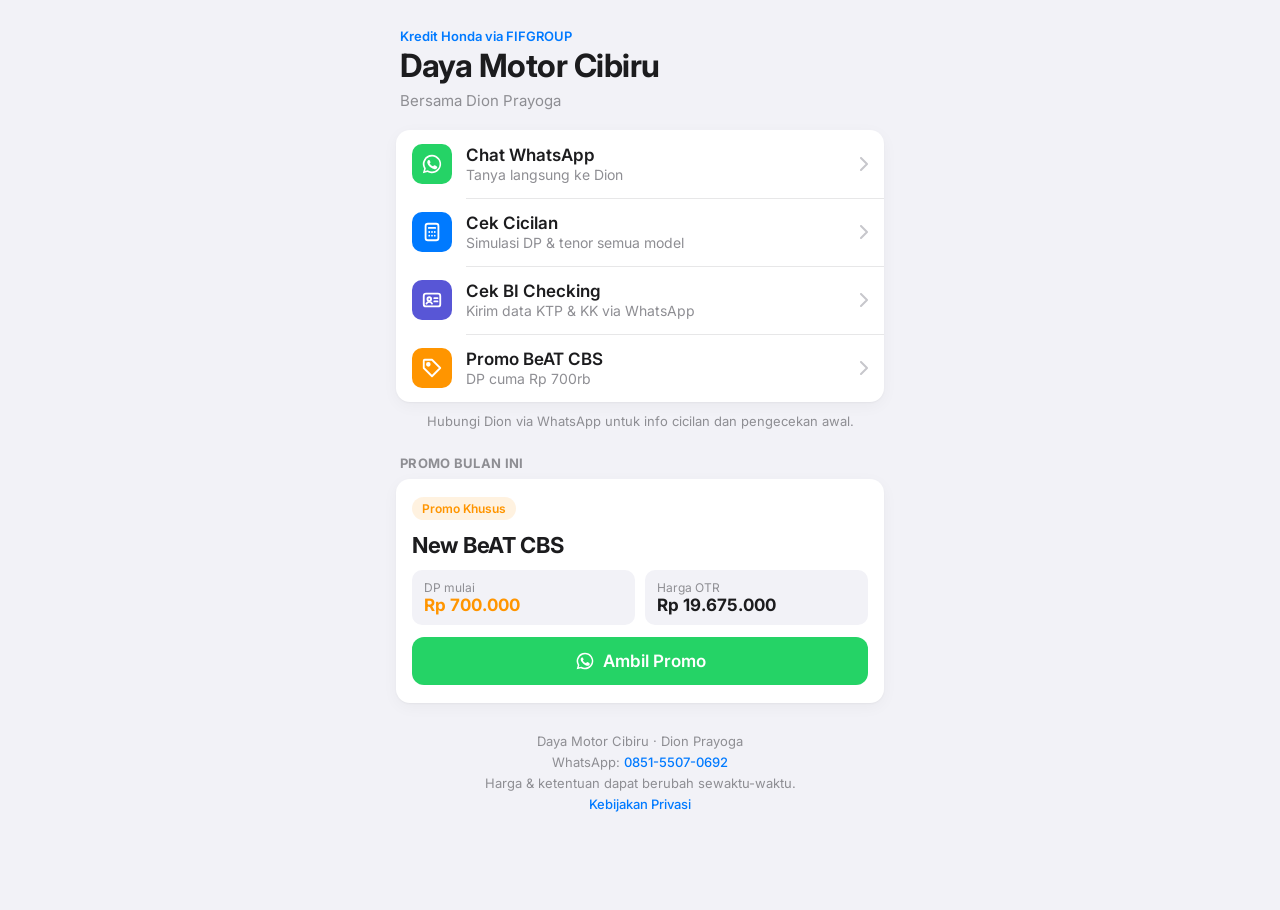
==== index.html @ 9c320006 "Add files via upload" ====
<!DOCTYPE html>
<html lang="id">
<head>
<meta charset="UTF-8">
<meta name="viewport" content="width=device-width, initial-scale=1.0, viewport-fit=cover">
<meta name="theme-color" content="#f2f2f7">
<meta name="description" content="Simulasi cicilan motor Honda di Daya Motor Cibiru bersama Dion Prayoga. Kredit via FIFGROUP.">
<title>Daya Motor Cibiru - Simulasi Cicilan Motor Honda</title>
<link rel="preconnect" href="https://fonts.googleapis.com">
<link rel="preconnect" href="https://fonts.gstatic.com" crossorigin>
<link href="https://fonts.googleapis.com/css2?family=Inter:wght@400;500;600;700&display=swap" rel="stylesheet">
<style>
  :root {
    --bg: #f2f2f7;
    --card: #ffffff;
    --fill: #f2f2f7;
    --line: rgba(60,60,67,0.12);
    --text: #1c1c1e;
    --muted: #8e8e93;
    --blue: #007aff;
    --blue-soft: rgba(0,122,255,0.1);
    --green: #34c759;
    --wa: #25d366;
    --orange: #ff9500;
    --radius: 14px;
    --shadow: 0 1px 2px rgba(0,0,0,0.04), 0 4px 16px rgba(0,0,0,0.04);
  }
  * { box-sizing: border-box; -webkit-tap-highlight-color: transparent; }
  html { background: var(--bg); }
  body {
    margin: 0 auto; max-width: 520px; min-height: 100vh;
    font-family: -apple-system, BlinkMacSystemFont, 'SF Pro Text', 'Inter', 'Segoe UI', Roboto, Arial, sans-serif;
    background: var(--bg); color: var(--text);
    -webkit-font-smoothing: antialiased;
    padding: env(safe-area-inset-top) 0 calc(96px + env(safe-area-inset-bottom));
  }
  .wrap { padding: 0 16px; }
  [hidden] { display: none !important; }
  button { font: inherit; }

  /* Header */
  .top { padding: 28px 4px 20px; }
  .top .eyebrow { font-size: 13px; font-weight: 600; color: var(--blue); margin: 0 0 4px; }
  .top h1 { font-size: 32px; font-weight: 700; letter-spacing: -0.5px; margin: 0; line-height: 1.15; }
  .top p { margin: 6px 0 0; color: var(--muted); font-size: 15px; }

  .section-label { font-size: 13px; color: var(--muted); text-transform: uppercase; letter-spacing: 0.3px; margin: 24px 4px 8px; }

  /* Menu dashboard */
  .menu { background: var(--card); border-radius: var(--radius); box-shadow: var(--shadow); overflow: hidden; }
  .menu-item {
    display: flex; align-items: center; gap: 14px; width: 100%;
    padding: 14px 16px; border: none; background: transparent; color: var(--text);
    text-decoration: none; text-align: left; cursor: pointer; position: relative;
  }
  .menu-item + .menu-item::before {
    content: ""; position: absolute; top: 0; right: 0; left: 70px; border-top: 0.5px solid var(--line);
  }
  .menu-item:active { background: #e5e5ea; }
  .icon {
    width: 40px; height: 40px; border-radius: 10px; flex-shrink: 0;
    display: grid; place-items: center; color: #fff;
  }
  .icon svg { width: 22px; height: 22px; }
  .icon.wa { background: var(--wa); }
  .icon.blue { background: var(--blue); }
  .icon.orange { background: var(--orange); }
  .menu-item .txt { flex: 1; min-width: 0; }
  .menu-item .txt strong { display: block; font-size: 17px; font-weight: 600; }
  .menu-item .txt small { display: block; font-size: 14px; color: var(--muted); margin-top: 1px; }
  .chev { width: 8px; height: 14px; flex-shrink: 0; color: #c7c7cc; }

  /* Kartu promo */
  .promo-card {
    background: var(--card); border-radius: var(--radius); box-shadow: var(--shadow);
    padding: 18px 16px; display: flex; flex-direction: column; gap: 12px;
  }
  .badge { align-self: flex-start; font-size: 12px; font-weight: 600; color: var(--orange); background: rgba(255,149,0,0.12); padding: 4px 10px; border-radius: 999px; }
  .promo-card h2 { margin: 0; font-size: 22px; font-weight: 700; letter-spacing: -0.3px; }
  .promo-row { display: flex; gap: 10px; }
  .promo-row div { flex: 1; background: var(--fill); border-radius: 10px; padding: 10px 12px; }
  .promo-row small { display: block; font-size: 12px; color: var(--muted); }
  .promo-row strong { font-size: 17px; font-weight: 700; }
  .promo-row .hl strong { color: var(--orange); }

  .btn {
    display: flex; align-items: center; justify-content: center; gap: 8px; width: 100%;
    border: none; border-radius: 12px; padding: 14px 16px; font-size: 17px; font-weight: 600;
    text-decoration: none; cursor: pointer; transition: opacity 0.15s, transform 0.15s;
  }
  .btn:active { opacity: 0.7; transform: scale(0.98); }
  .btn svg { width: 20px; height: 20px; fill: currentColor; }
  .btn-wa { background: var(--wa); color: #fff; }
  .btn-blue { background: var(--blue); color: #fff; }

  /* Navigasi kalkulator */
  .nav { display: flex; align-items: center; padding: 14px 0 6px; }
  .back {
    display: flex; align-items: center; gap: 4px; border: none; background: none;
    color: var(--blue); font-size: 17px; padding: 6px 4px 6px 0; cursor: pointer;
  }
  .back svg { width: 12px; height: 20px; }
  .page-title { font-size: 28px; font-weight: 700; letter-spacing: -0.4px; margin: 4px 4px 4px; }
  .page-sub { color: var(--muted); font-size: 15px; margin: 0 4px 8px; }

  /* Langkah */
  .step { background: var(--card); border-radius: var(--radius); box-shadow: var(--shadow); padding: 16px; margin-top: 8px; transition: opacity 0.2s; }
  .step.disabled { opacity: 0.45; pointer-events: none; }

  .seg { display: grid; grid-template-columns: repeat(3, 1fr); background: #e8e8ed; padding: 2px; border-radius: 9px; margin-bottom: 12px; }
  .seg button { border: none; background: transparent; color: var(--text); font-size: 14px; font-weight: 500; padding: 7px 0; border-radius: 7px; cursor: pointer; }
  .seg button.active { background: #fff; font-weight: 600; box-shadow: 0 2px 6px rgba(0,0,0,0.1), 0 0 1px rgba(0,0,0,0.1); }

  select {
    width: 100%; padding: 13px 40px 13px 14px; font: inherit; font-size: 16px; font-weight: 500;
    color: var(--text); background: var(--fill); border: none; border-radius: 10px;
    appearance: none; -webkit-appearance: none;
    background-image: url("data:image/svg+xml,%3Csvg xmlns='http://www.w3.org/2000/svg' width='12' height='8' viewBox='0 0 12 8'%3E%3Cpath d='M1 1l5 5 5-5' stroke='%23007aff' stroke-width='2' fill='none' stroke-linecap='round'/%3E%3C/svg%3E");
    background-repeat: no-repeat; background-position: right 16px center;
  }
  select:focus { outline: 2px solid var(--blue-soft); }

  .otr { display: none; justify-content: space-between; align-items: baseline; margin-top: 12px; padding-top: 12px; border-top: 0.5px solid var(--line); }
  .otr span { color: var(--muted); font-size: 15px; }
  .otr strong { font-size: 17px; font-weight: 600; }

  /* DP */
  .dp-box { display: flex; align-items: center; gap: 10px; }
  .dp-btn {
    width: 44px; height: 44px; flex-shrink: 0; border-radius: 50%; border: none;
    background: var(--blue-soft); color: var(--blue); font-size: 24px; font-weight: 500; cursor: pointer; line-height: 1;
  }
  .dp-btn:disabled { color: #c7c7cc; background: var(--fill); }
  .dp-value { flex: 1; text-align: center; }
  .dp-value strong { display: block; font-size: 26px; font-weight: 700; letter-spacing: -0.3px; }
  .dp-value small { color: var(--muted); font-size: 13px; }
  input[type=range] { width: 100%; margin: 14px 0 2px; accent-color: var(--blue); height: 28px; }
  .range-label { display: flex; justify-content: space-between; color: var(--muted); font-size: 12px; }

  /* Tenor */
  .tenor-grid { display: grid; grid-template-columns: repeat(2, 1fr); gap: 8px; }
  .tenor {
    text-align: left; color: var(--text); cursor: pointer;
    background: var(--fill); border: 2px solid transparent; border-radius: 12px; padding: 11px 12px;
  }
  .tenor small { display: block; color: var(--muted); font-size: 13px; font-weight: 500; }
  .tenor strong { display: block; font-size: 17px; font-weight: 600; margin-top: 2px; }
  .tenor span { color: var(--muted); font-size: 12px; }
  .tenor.active { border-color: var(--blue); background: var(--blue-soft); }
  .tenor.active small { color: var(--blue); }
  .placeholder { color: var(--muted); font-size: 15px; margin: 0; }

  .catatan { font-size: 12px; color: var(--muted); text-align: center; margin: 20px 0 0; line-height: 1.6; }

  /* Hasil simulasi (di dalam alur halaman, bukan melayang, agar tidak tertutup watermark/badge) */
  .hasil { background: var(--card); border-radius: var(--radius); box-shadow: var(--shadow); padding: 16px; margin-top: 8px; scroll-margin-top: 16px; }
  .hasil .cicilan { text-align: center; padding: 6px 0 14px; }
  .hasil .cicilan small { display: block; color: var(--muted); font-size: 13px; }
  .hasil .cicilan strong { display: block; font-size: 32px; font-weight: 700; letter-spacing: -0.5px; color: var(--blue); margin-top: 2px; }
  .hasil .cicilan em { font-style: normal; font-size: 15px; color: var(--muted); font-weight: 500; }
  .hasil .info { display: inline-block; margin: 8px 0 0; font-size: 12px; font-weight: 600; color: var(--orange); background: rgba(255,149,0,0.12); padding: 4px 10px; border-radius: 999px; }
  .rincian { list-style: none; margin: 0 0 16px; padding: 0; border-top: 0.5px solid var(--line); }
  .rincian li { display: flex; justify-content: space-between; gap: 12px; padding: 10px 0; border-bottom: 0.5px solid var(--line); font-size: 15px; }
  .rincian li span { color: var(--muted); flex-shrink: 0; }
  .rincian li strong { font-weight: 600; text-align: right; overflow-wrap: anywhere; }
  .aksi { display: flex; flex-direction: column; gap: 10px; }
  .btn-plain { background: var(--fill); color: var(--blue); }

  /* Form BI checking */
  .icon.indigo { background: #5856d6; }
  .field { display: block; }
  .field + .field { margin-top: 14px; }
  .field > span { display: block; font-size: 14px; font-weight: 600; margin: 0 0 6px 2px; }
  .field > span em { font-style: normal; font-weight: 400; color: var(--muted); }
  .field input[type=text], .field input[type=tel], .field textarea {
    width: 100%; padding: 13px 14px; font: inherit; font-size: 16px; color: var(--text);
    background: var(--fill); border: 2px solid transparent; border-radius: 10px; outline: none;
  }
  .field textarea { resize: vertical; min-height: 72px; }
  .field input:focus, .field textarea:focus { border-color: var(--blue); background: #fff; }
  .field.error input, .field.error textarea { border-color: #ff3b30; }
  .field .hint { display: block; font-size: 12px; color: var(--muted); margin: 5px 0 0 2px; }
  .field.error .hint { color: #ff3b30; }
  .file-row { display: grid; grid-template-columns: 1fr 1fr; gap: 8px; }
  .file {
    position: relative; display: flex; flex-direction: column; align-items: center; justify-content: center; gap: 4px;
    min-height: 96px; padding: 10px; text-align: center; cursor: pointer; overflow: hidden;
    background: var(--fill); border: 2px dashed #d1d1d6; border-radius: 12px; color: var(--blue); font-size: 14px; font-weight: 600;
  }
  .file small { color: var(--muted); font-size: 12px; font-weight: 500; overflow-wrap: anywhere; }
  .file.ada { border-style: solid; border-color: var(--green); }
  .file img { width: 100%; height: 64px; object-fit: cover; border-radius: 8px; }
  .file input { position: absolute; width: 1px; height: 1px; opacity: 0; }
  .privasi { font-size: 13px; color: var(--muted); line-height: 1.5; margin: 0 0 14px; }
  .privasi a { color: var(--blue); font-weight: 500; }
  .langkah-wa { margin: 12px 0 0; padding: 12px; border-radius: 10px; background: rgba(52,199,89,0.1); font-size: 14px; line-height: 1.5; }

  /* Kontak WhatsApp di setiap halaman */
  .nav { justify-content: space-between; gap: 8px; }
  .wa-pill {
    display: inline-flex; align-items: center; gap: 6px; padding: 7px 12px; border-radius: 999px;
    background: var(--wa); color: #fff; font-size: 15px; font-weight: 600; text-decoration: none; white-space: nowrap;
  }
  .wa-pill svg { width: 18px; height: 18px; }
  .cta-note { font-size: 13px; color: var(--muted); text-align: center; line-height: 1.5; margin: 10px 4px 0; }
  .disclaimer { font-size: 12px; color: var(--muted); text-align: center; line-height: 1.5; margin: 0 0 14px; }
  .memuat { display: flex; align-items: center; justify-content: center; gap: 10px; color: var(--muted); font-size: 15px; margin: 0; padding: 8px 0; }
  .memuat::before {
    content: ""; width: 18px; height: 18px; border-radius: 50%;
    border: 2px solid var(--blue-soft); border-top-color: var(--blue); animation: putar 0.7s linear infinite;
  }
  @keyframes putar { to { transform: rotate(360deg); } }
  @media (prefers-reduced-motion: reduce) { .memuat::before { animation: none; } }

  /* Persetujuan BI checking */
  .setuju { display: flex; gap: 10px; align-items: flex-start; font-size: 14px; line-height: 1.5; margin: 0 0 6px; cursor: pointer; }
  .setuju input { width: 20px; height: 20px; margin: 1px 0 0; flex-shrink: 0; accent-color: var(--blue); }
  .setuju-hint { font-size: 12px; color: var(--orange); margin: 0 0 12px 30px; }
  .btn:disabled { opacity: 0.45; cursor: not-allowed; transform: none; }

  /* Footer */
  .footer { text-align: center; color: var(--muted); font-size: 13px; line-height: 1.6; margin: 28px 0 0; padding: 0 16px; }
  .footer a { color: var(--blue); text-decoration: none; font-weight: 500; }

  /* Aksesibilitas */
  .skip {
    position: absolute; left: 12px; top: -60px; z-index: 10; padding: 10px 14px; border-radius: 10px;
    background: var(--blue); color: #fff; font-weight: 600; text-decoration: none;
  }
  .skip:focus { top: calc(12px + env(safe-area-inset-top)); }
  a:focus-visible, button:focus-visible, select:focus-visible, input[type=range]:focus-visible, .setuju input:focus-visible {
    outline: 2px solid var(--blue); outline-offset: 2px;
  }
  .file:focus-within { outline: 2px solid var(--blue); outline-offset: 2px; }
  [tabindex="-1"]:focus { outline: none; }
  .noscript { margin: 12px 16px 0; padding: 12px; border-radius: 10px; background: rgba(255,149,0,0.12); font-size: 14px; line-height: 1.5; }
  .noscript a { color: var(--blue); font-weight: 600; }
</style>
</head>
<body>
<a class="skip" href="#konten" id="skipLink">Lewati ke konten utama</a>
<noscript><p class="noscript">Simulasi memerlukan JavaScript. Hubungi kami via WhatsApp untuk bantuan: <a href="https://wa.me/6285155070692" target="_blank" rel="noopener">0851-5507-0692</a></p></noscript>

<svg width="0" height="0" style="position:absolute" aria-hidden="true">
  <symbol id="i-wa" viewBox="0 0 24 24"><path fill="currentColor" d="M12 2a10 10 0 0 0-8.6 15.1L2 22l5-1.3A10 10 0 1 0 12 2zm0 18.2a8.2 8.2 0 0 1-4.2-1.2l-.3-.2-3 .8.8-2.9-.2-.3A8.2 8.2 0 1 1 12 20.2zm4.5-6.1c-.2-.1-1.5-.7-1.7-.8-.2-.1-.4-.1-.6.1l-.8 1c-.1.2-.3.2-.5.1a6.7 6.7 0 0 1-3.3-2.9c-.2-.4.2-.4.7-1.3.1-.2 0-.3 0-.4l-.8-1.8c-.2-.5-.4-.4-.6-.4h-.5a1 1 0 0 0-.7.3 3 3 0 0 0-.9 2.2 5.2 5.2 0 0 0 1.1 2.8 11.9 11.9 0 0 0 4.6 4c1.7.7 2.3.8 3.2.7a2.7 2.7 0 0 0 1.8-1.3 2.2 2.2 0 0 0 .2-1.3c-.1-.1-.3-.2-.5-.3z"/></symbol>
  <symbol id="i-calc" viewBox="0 0 24 24"><g fill="none" stroke="currentColor" stroke-width="2" stroke-linecap="round"><rect x="5" y="3" width="14" height="18" rx="2.5"/><path d="M8.5 7.5h7M9 12h.01M12 12h.01M15 12h.01M9 16h.01M12 16h.01M15 16h.01"/></g></symbol>
  <symbol id="i-tag" viewBox="0 0 24 24"><g fill="none" stroke="currentColor" stroke-width="2" stroke-linejoin="round"><path d="M3 12V4a1 1 0 0 1 1-1h8l9 9-9 9z"/><circle cx="8" cy="8" r="1.5" fill="currentColor"/></g></symbol>
  <symbol id="i-id" viewBox="0 0 24 24"><g fill="none" stroke="currentColor" stroke-width="2" stroke-linecap="round" stroke-linejoin="round"><rect x="3" y="5" width="18" height="14" rx="2.5"/><circle cx="9" cy="11" r="2"/><path d="M6 16c.6-1.4 1.7-2 3-2s2.4.6 3 2M14.5 10h3.5M14.5 13.5h3.5"/></g></symbol>
  <symbol id="i-chev" viewBox="0 0 8 14"><path d="M1 1l6 6-6 6" fill="none" stroke="currentColor" stroke-width="2" stroke-linecap="round" stroke-linejoin="round"/></symbol>
  <symbol id="i-back" viewBox="0 0 12 20"><path d="M10 2L2 10l8 8" fill="none" stroke="currentColor" stroke-width="2.5" stroke-linecap="round" stroke-linejoin="round"/></symbol>
</svg>

<div id="konten" tabindex="-1">
<!-- Dashboard -->
<main id="home" class="wrap">
  <header class="top">
    <p class="eyebrow">Kredit Honda via FIFGROUP</p>
    <h1>Daya Motor Cibiru</h1>
    <p>Bersama Dion Prayoga</p>
  </header>

  <nav class="menu" aria-label="Menu utama">
    <a id="menuWa" class="menu-item" target="_blank" rel="noopener">
      <span class="icon wa"><svg aria-hidden="true"><use href="#i-wa"/></svg></span>
      <span class="txt"><strong>Chat WhatsApp</strong><small>Tanya langsung ke Dion</small></span>
      <svg class="chev" aria-hidden="true"><use href="#i-chev"/></svg>
    </a>
    <button type="button" id="menuCek" class="menu-item">
      <span class="icon blue"><svg aria-hidden="true"><use href="#i-calc"/></svg></span>
      <span class="txt"><strong>Cek Cicilan</strong><small>Simulasi DP &amp; tenor semua model</small></span>
      <svg class="chev" aria-hidden="true"><use href="#i-chev"/></svg>
    </button>
    <button type="button" id="menuBi" class="menu-item">
      <span class="icon indigo"><svg aria-hidden="true"><use href="#i-id"/></svg></span>
      <span class="txt"><strong>Cek BI Checking</strong><small>Kirim data KTP &amp; KK via WhatsApp</small></span>
      <svg class="chev" aria-hidden="true"><use href="#i-chev"/></svg>
    </button>
    <a id="menuPromo" class="menu-item" target="_blank" rel="noopener">
      <span class="icon orange"><svg aria-hidden="true"><use href="#i-tag"/></svg></span>
      <span class="txt"><strong>Promo BeAT CBS</strong><small>DP cuma Rp 700rb</small></span>
      <svg class="chev" aria-hidden="true"><use href="#i-chev"/></svg>
    </a>
  </nav>
  <p class="cta-note">Hubungi Dion via WhatsApp untuk info cicilan dan pengecekan awal.</p>

  <h2 class="section-label">Promo Bulan Ini</h2>
  <div class="promo-card">
    <span class="badge">Promo Khusus</span>
    <h2>New BeAT CBS</h2>
    <div class="promo-row">
      <div class="hl"><small>DP mulai</small><strong>Rp 700.000</strong></div>
      <div><small>Harga OTR</small><strong id="promoOtr">—</strong></div>
    </div>
    <a id="promoLink" class="btn btn-wa" target="_blank" rel="noopener">
      <svg aria-hidden="true"><use href="#i-wa"/></svg>Ambil Promo
    </a>
  </div>
</main>

<!-- Kalkulator -->
<main id="kalkulator" class="wrap" hidden>
  <div class="nav">
    <button type="button" class="back" id="btnBack" aria-label="Kembali ke menu utama"><svg aria-hidden="true"><use href="#i-back"/></svg>Kembali</button>
    <a class="wa-pill" data-wa target="_blank" rel="noopener" aria-label="Chat WhatsApp Dion (buka di tab baru)"><svg aria-hidden="true"><use href="#i-wa"/></svg>WhatsApp</a>
  </div>
  <h1 class="page-title">Cek Cicilan</h1>
  <p class="page-sub">Pilih motor, atur DP, lalu pilih tenor.</p>

  <h2 class="section-label">1 · Pilih motor</h2>
  <section class="step">
    <div class="seg" id="tabs" role="tablist"></div>
    <select id="model" aria-label="Model motor"></select>
    <div class="otr" id="otrBox"><span>Harga OTR</span><strong id="otrValue"></strong></div>
  </section>

  <h2 class="section-label">2 · Uang muka (DP)</h2>
  <section class="step disabled" id="stepDP">
    <div class="dp-box">
      <button class="dp-btn" type="button" id="dpMinus" aria-label="Kurangi DP">−</button>
      <div class="dp-value"><strong id="dpValue">—</strong><small id="dpPersen"></small></div>
      <button class="dp-btn" type="button" id="dpPlus" aria-label="Tambah DP">+</button>
    </div>
    <input type="range" id="dpRange" min="0" max="0" value="0" aria-label="Geser DP">
    <div class="range-label"><span id="dpMin"></span><span id="dpMax"></span></div>
  </section>

  <h2 class="section-label">3 · Tenor &amp; cicilan</h2>
  <section class="step disabled" id="stepTenor">
    <div class="tenor-grid" id="tenorGrid"><p class="placeholder">Pilih motor dulu.</p></div>
  </section>

  <h2 class="section-label">4 · Hasil simulasi</h2>
  <section class="hasil" id="hasil" aria-live="polite">
    <p class="placeholder" id="hasilKosong">Pilih tenor untuk melihat hasil simulasi.</p>
    <p class="memuat" id="hasilMemuat" hidden>Menghitung simulasi…</p>
    <div id="hasilIsi" hidden>
      <div class="cicilan">
        <small>Cicilan per bulan</small>
        <strong><span id="hasilCicilan"></span> <em>/bulan</em></strong>
        <p class="info">Belum termasuk diskon &amp; potongan tenor</p>
      </div>
      <ul class="rincian">
        <li><span>Model</span><strong id="rModel"></strong></li>
        <li><span>Harga OTR</span><strong id="rOtr"></strong></li>
        <li><span>Uang muka (DP)</span><strong id="rDp"></strong></li>
        <li><span>Tenor</span><strong id="rTenor"></strong></li>
      </ul>
      <p class="disclaimer">Hasil simulasi bersifat estimasi dan bukan penawaran resmi. Angka final ditentukan oleh leasing.</p>
      <div class="aksi">
        <a id="waLink" class="btn btn-wa" target="_blank" rel="noopener"><svg aria-hidden="true"><use href="#i-wa"/></svg>Ajukan via WhatsApp</a>
        <button type="button" class="btn btn-plain" id="btnUlang">Hitung Ulang</button>
      </div>
      <p class="cta-note">Hubungi Dion via WhatsApp untuk info cicilan dan pengecekan awal.</p>
    </div>
  </section>

  <p class="catatan">
    Cicilan belum termasuk diskon &amp; potongan tenor.<br>
    Angka cicilan sesuai tabel FIFGROUP Bandung Raya, Oktober 2026.<br>
    Harga &amp; ketentuan dapat berubah sewaktu-waktu.
  </p>
</main>

<!-- Cek BI Checking -->
<main id="bichecking" class="wrap" hidden>
  <div class="nav">
    <button type="button" class="back" id="btnBackBi" aria-label="Kembali ke menu utama"><svg aria-hidden="true"><use href="#i-back"/></svg>Kembali</button>
    <a class="wa-pill" data-wa target="_blank" rel="noopener" aria-label="Chat WhatsApp Dion (buka di tab baru)"><svg aria-hidden="true"><use href="#i-wa"/></svg>WhatsApp</a>
  </div>
  <h1 class="page-title">Cek BI Checking</h1>
  <p class="page-sub">Isi data sesuai KTP &amp; KK, lalu kirim langsung ke WhatsApp Dion untuk dicek riwayat kreditnya (SLIK OJK).</p>

  <form id="formBi" novalidate>
    <h2 class="section-label">1 · Data KTP</h2>
    <section class="step">
      <label class="field" id="fNama"><span>Nama lengkap</span>
        <input type="text" id="biNama" autocomplete="name" placeholder="Sesuai KTP" maxlength="80">
        <small class="hint">Tulis sesuai yang tertera di KTP.</small>
      </label>
      <label class="field" id="fNik"><span>NIK</span>
        <input type="tel" id="biNik" inputmode="numeric" placeholder="16 digit" maxlength="16" autocomplete="off">
        <small class="hint">16 digit angka di bagian atas KTP.</small>
      </label>
      <label class="field" id="fTtl"><span>Tempat, tanggal lahir</span>
        <input type="text" id="biTtl" placeholder="Contoh: Bandung, 17-08-1995" maxlength="60">
        <small class="hint">Sesuai KTP.</small>
      </label>
      <label class="field" id="fIbu"><span>Nama ibu kandung</span>
        <input type="text" id="biIbu" placeholder="Nama lengkap ibu kandung" maxlength="80">
        <small class="hint">Dibutuhkan untuk pengecekan SLIK.</small>
      </label>
      <label class="field" id="fAlamat"><span>Alamat <em>(opsional)</em></span>
        <textarea id="biAlamat" placeholder="Alamat sesuai KTP" maxlength="200"></textarea>
      </label>
    </section>

    <h2 class="section-label">2 · Data KK</h2>
    <section class="step">
      <label class="field" id="fKk"><span>Nomor KK</span>
        <input type="tel" id="biKk" inputmode="numeric" placeholder="16 digit" maxlength="16" autocomplete="off">
        <small class="hint">16 digit angka di bagian atas Kartu Keluarga.</small>
      </label>
      <label class="field" id="fHp"><span>Nomor HP / WhatsApp</span>
        <input type="tel" id="biHp" inputmode="tel" autocomplete="tel" placeholder="08xxxxxxxxxx" maxlength="15">
        <small class="hint">Untuk menghubungi Anda soal hasil pengecekan.</small>
      </label>
    </section>

    <h2 class="section-label">3 · Foto KTP &amp; KK <span style="text-transform:none">(opsional)</span></h2>
    <section class="step">
      <div class="file-row">
        <label class="file" id="boxKtp">
          <input type="file" id="fotoKtp" accept="image/*">
          <span>+ Foto KTP</span><small>Ketuk untuk pilih</small>
        </label>
        <label class="file" id="boxKk">
          <input type="file" id="fotoKk" accept="image/*">
          <span>+ Foto KK</span><small>Ketuk untuk pilih</small>
        </label>
      </div>
      <p class="privasi" style="margin:10px 0 0">Foto tidak diunggah ke server mana pun. Setelah data terkirim, foto bisa dibagikan langsung ke chat WhatsApp Dion.</p>
    </section>

    <h2 class="section-label">4 · Kirim</h2>
    <section class="hasil">
      <p class="privasi">Data hanya dikirim ke WhatsApp Dion Prayoga (0851-5507-0692) dan tidak disimpan di situs ini. <a href="privacy.html">Kebijakan Privasi</a></p>
      <label class="setuju">
        <input type="checkbox" id="biSetuju" aria-describedby="biSetujuHint">
        <span>Saya menyetujui data KTP/KK saya dikirim via WhatsApp hanya untuk pengecekan awal dan saya memahami hasil simulasi bukan penawaran resmi.</span>
      </label>
      <p class="setuju-hint" id="biSetujuHint">Centang persetujuan di atas untuk mengaktifkan tombol kirim.</p>
      <div class="aksi">
        <button type="submit" class="btn btn-wa" id="btnKirimBi" disabled><svg aria-hidden="true"><use href="#i-wa"/></svg>Kirim Data ke WhatsApp</button>
        <button type="button" class="btn btn-plain" id="btnShareFoto" hidden>Kirim Foto KTP &amp; KK</button>
        <button type="button" class="btn btn-plain" id="btnResetBi">Kosongkan Form</button>
      </div>
      <p class="langkah-wa" id="biInfo" hidden></p>
      <p class="cta-note">Hubungi Dion via WhatsApp untuk info cicilan dan pengecekan awal.</p>
    </section>
  </form>

  <p class="catatan">
    BI Checking (SLIK OJK) dilakukan oleh pihak leasing.<br>
    Hasil pengecekan diinformasikan langsung lewat WhatsApp.
  </p>
</main>
</div>

<footer class="footer">
  Daya Motor Cibiru · Dion Prayoga<br>
  WhatsApp: <a id="kontakWa" target="_blank" rel="noopener">0851-5507-0692</a><br>
  Harga &amp; ketentuan dapat berubah sewaktu-waktu.<br>
  <a href="privacy.html">Kebijakan Privasi</a>
</footer>

<script src="data.js"></script>
<script>
const NOMOR_WA = "6285155070692";
const data = window.DATA_MOTOR || {};
const KATEGORI = ['Matic', 'Sport', 'Bebek'];

const state = { kategori: 'Matic', model: '', dpList: [], dpIndex: 0, tenor: '' };
const $ = function(id) { return document.getElementById(id); };

function formatRupiah(n) {
  return 'Rp ' + Number(n).toLocaleString('id-ID');
}

function formatSingkat(n) {
  n = Number(n);
  if (n >= 1000000) return 'Rp ' + (n / 1000000).toLocaleString('id-ID', { maximumFractionDigits: 1 }) + ' jt';
  return 'Rp ' + Math.round(n / 1000) + ' rb';
}

function kategori(nama) {
  const n = nama.toUpperCase();
  if (/REVO|SUPRA|SUPERCUB|CT 125|DAX|MONKEY/.test(n)) return 'Bebek';
  if (/VERZA|SONIC|CB ?150|CBR|CRF/.test(n)) return 'Sport';
  return 'Matic';
}

function modelPerKategori(kat) {
  return Object.keys(data)
    .filter(function(k) { return kategori(k) === kat; })
    .sort(function(a, b) { return data[a].harga - data[b].harga; });
}

function initPromo() {
  const nama = "New BeAT CBS";
  const m = data[nama];
  if (m) $('promoOtr').textContent = formatRupiah(m.harga);
  const pesan = "Halo Dion Prayoga, saya mau ambil promo khusus di Daya Motor Cibiru:\n" +
    "Model: " + nama + "\n" +
    "DP Promo: Rp 700.000\n" +
    "Mohon info cicilan dan syaratnya.";
  const link = waUrl(pesan);
  $('promoLink').href = link;
  $('menuPromo').href = link;
}

function waUrl(pesan) {
  return "https://wa.me/" + NOMOR_WA + (pesan ? "?text=" + encodeURIComponent(pesan) : "");
}

function initKontak() {
  const pesan = "Halo Dion Prayoga, saya mau tanya-tanya motor Honda di Daya Motor Cibiru.";
  $('menuWa').href = waUrl(pesan);
  $('kontakWa').href = waUrl(pesan);
  document.querySelectorAll('[data-wa]').forEach(function(a) { a.href = waUrl(pesan); });
}

// Navigasi memakai history.pushState agar tombol/gestur "kembali" bawaan browser berfungsi
const HALAMAN = ['home', 'kalkulator', 'bichecking'];

function halamanDariHash() {
  const h = location.hash.slice(1);
  return HALAMAN.indexOf(h) > 0 ? h : 'home';
}

function tampilkanHalaman(nama) {
  HALAMAN.forEach(function(id) { $(id).hidden = id !== nama; });
  window.scrollTo(0, 0);
}

function bukaHalaman(nama) {
  const url = nama === 'home' ? location.pathname + location.search : '#' + nama;
  if (halamanDariHash() !== nama) history.pushState({ halaman: nama }, '', url);
  tampilkanHalaman(nama);
}

function kembali() {
  // Jika halaman ini dibuka dari menu, mundur di riwayat; jika dibuka langsung via URL, menuju menu
  if (history.state && history.state.halaman) history.back();
  else bukaHalaman('home');
}

// Cek BI Checking: data hanya dirangkai jadi pesan WhatsApp, tidak dikirim/disimpan ke server
const foto = { ktp: null, kk: null };

function bisaShareFoto(files) {
  return !!(navigator.canShare && files.length && navigator.canShare({ files: files }));
}

function fileFoto() {
  return [foto.ktp, foto.kk].filter(Boolean);
}

function setError(fieldId, pesan) {
  const f = $(fieldId);
  const hint = f.querySelector('.hint');
  if (!hint.dataset.asli) hint.dataset.asli = hint.textContent;
  f.classList.toggle('error', !!pesan);
  hint.textContent = pesan || hint.dataset.asli;
  return !pesan;
}

function validasiBi() {
  const v = function(id) { return $(id).value.trim(); };
  const cek = [
    setError('fNama', v('biNama').length < 3 ? 'Nama lengkap wajib diisi.' : ''),
    setError('fNik', /^\d{16}$/.test(v('biNik')) ? '' : 'NIK harus 16 digit angka.'),
    setError('fTtl', v('biTtl').length < 4 ? 'Tempat, tanggal lahir wajib diisi.' : ''),
    setError('fIbu', v('biIbu').length < 3 ? 'Nama ibu kandung wajib diisi.' : ''),
    setError('fKk', /^\d{16}$/.test(v('biKk')) ? '' : 'Nomor KK harus 16 digit angka.'),
    setError('fHp', /^(\+62|62|0)8\d{7,12}$/.test(v('biHp').replace(/[\s-]/g, '')) ? '' : 'Nomor HP tidak valid (contoh: 081234567890).')
  ];
  const salahPertama = ['fNama', 'fNik', 'fTtl', 'fIbu', 'fKk', 'fHp'][cek.indexOf(false)];
  if (salahPertama) {
    $(salahPertama).scrollIntoView({ behavior: 'smooth', block: 'center' });
    $(salahPertama).querySelector('input, textarea').focus({ preventScroll: true });
    return false;
  }
  return true;
}

function pesanBi() {
  const v = function(id) { return $(id).value.trim(); };
  const files = fileFoto();
  return "Halo Dion Prayoga, saya mau cek BI Checking di Daya Motor Cibiru.\n\n" +
    "*Data KTP*\n" +
    "Nama: " + v('biNama') + "\n" +
    "NIK: " + v('biNik') + "\n" +
    "Tempat, tgl lahir: " + v('biTtl') + "\n" +
    "Nama ibu kandung: " + v('biIbu') + "\n" +
    (v('biAlamat') ? "Alamat: " + v('biAlamat') + "\n" : "") +
    "\n*Data KK*\n" +
    "No. KK: " + v('biKk') + "\n" +
    "No. HP: " + v('biHp') + "\n\n" +
    (files.length ? "Foto KTP/KK saya kirim menyusul di chat ini.\n" : "") +
    "Terima kasih.";
}

function pasangFoto(inputId, boxId, key, label) {
  $(inputId).addEventListener('change', function(e) {
    const f = e.target.files[0] || null;
    const box = $(boxId);
    const lama = box.querySelector('img');
    if (lama) { URL.revokeObjectURL(lama.src); lama.remove(); }
    foto[key] = f;
    box.classList.toggle('ada', !!f);
    box.querySelector('span').textContent = f ? label + ' ✓' : '+ ' + label;
    box.querySelector('small').textContent = f ? 'Ketuk untuk ganti' : 'Ketuk untuk pilih';
    if (f) {
      const img = document.createElement('img');
      img.alt = label;
      img.src = URL.createObjectURL(f);
      box.insertBefore(img, box.firstChild.nextSibling);
    }
  });
}

function infoBi(teks) {
  $('biInfo').textContent = teks;
  $('biInfo').hidden = !teks;
}

function initBi() {
  ['biNik', 'biKk'].forEach(function(id) {
    $(id).addEventListener('input', function(e) { e.target.value = e.target.value.replace(/\D/g, '').slice(0, 16); });
  });
  pasangFoto('fotoKtp', 'boxKtp', 'ktp', 'Foto KTP');
  pasangFoto('fotoKk', 'boxKk', 'kk', 'Foto KK');

  const setuju = $('biSetuju');
  function updateSetuju() {
    $('btnKirimBi').disabled = !setuju.checked;
    $('biSetujuHint').hidden = setuju.checked;
  }
  setuju.addEventListener('change', updateSetuju);
  updateSetuju();

  $('formBi').addEventListener('submit', function(e) {
    e.preventDefault();
    if (!setuju.checked) { updateSetuju(); setuju.focus(); return; }
    if (!validasiBi()) return;
    window.open(waUrl(pesanBi()), '_blank', 'noopener');
    const files = fileFoto();
    if (!files.length) {
      infoBi('Data sudah disiapkan di WhatsApp. Tinggal tekan kirim di chat Dion. Foto KTP & KK juga boleh dilampirkan langsung di chat.');
    } else if (bisaShareFoto(files)) {
      $('btnShareFoto').hidden = false;
      infoBi('Langkah berikutnya: setelah pesan terkirim, kembali ke halaman ini lalu tekan "Kirim Foto KTP & KK" dan pilih WhatsApp → chat Dion.');
    } else {
      infoBi('Perangkat ini tidak bisa membagikan foto langsung. Lampirkan foto KTP & KK secara manual lewat tombol lampiran (📎) di chat WhatsApp Dion.');
    }
  });

  $('btnShareFoto').addEventListener('click', function() {
    const files = fileFoto();
    if (!bisaShareFoto(files)) return;
    navigator.share({ files: files, title: 'Foto KTP & KK', text: 'Foto KTP & KK a.n. ' + $('biNama').value.trim() + ' untuk BI Checking' })
      .catch(function() {});
  });

  $('btnResetBi').addEventListener('click', function() {
    $('formBi').reset();
    ['fotoKtp', 'fotoKk'].forEach(function(id) { $(id).dispatchEvent(new Event('change')); });
    ['fNama', 'fNik', 'fTtl', 'fIbu', 'fKk', 'fHp'].forEach(function(id) { setError(id, ''); });
    $('btnShareFoto').hidden = true;
    updateSetuju();
    infoBi('');
    window.scrollTo({ top: 0, behavior: 'smooth' });
  });
}

function renderTabs() {
  const tabs = $('tabs');
  tabs.innerHTML = '';
  KATEGORI.forEach(function(kat) {
    const b = document.createElement('button');
    b.type = 'button';
    b.className = kat === state.kategori ? 'active' : '';
    b.setAttribute('role', 'tab');
    b.setAttribute('aria-selected', kat === state.kategori);
    b.textContent = kat;
    b.addEventListener('click', function() {
      if (state.kategori === kat) return;
      state.kategori = kat;
      renderTabs();
      renderModel();
      pilihModel('');
    });
    tabs.appendChild(b);
  });
}

function renderModel() {
  const sel = $('model');
  sel.innerHTML = '<option value="">— Pilih model ' + state.kategori + ' —</option>';
  modelPerKategori(state.kategori).forEach(function(k) {
    const opt = document.createElement('option');
    opt.value = k;
    opt.textContent = k;
    sel.appendChild(opt);
  });
}

function pilihModel(key) {
  state.model = key;
  state.tenor = '';
  $('model').value = key;

  if (!key) {
    $('otrBox').style.display = 'none';
    $('stepDP').classList.add('disabled');
    $('stepTenor').classList.add('disabled');
    $('dpValue').textContent = '—';
    $('dpPersen').textContent = '';
    $('dpMin').textContent = '';
    $('dpMax').textContent = '';
    $('tenorGrid').innerHTML = '<p class="placeholder">Pilih motor dulu.</p>';
    updateBar();
    return;
  }

  const m = data[key];
  $('otrValue').textContent = formatRupiah(m.harga);
  $('otrBox').style.display = 'flex';
  $('stepDP').classList.remove('disabled');
  $('stepTenor').classList.remove('disabled');

  state.dpList = Object.keys(m.tabel).map(Number).sort(function(a, b) { return a - b; });
  state.dpIndex = 0;
  const range = $('dpRange');
  range.max = state.dpList.length - 1;
  range.value = 0;
  $('dpMin').textContent = formatSingkat(state.dpList[0]);
  $('dpMax').textContent = formatSingkat(state.dpList[state.dpList.length - 1]);
  renderDP();
}

function setDP(i) {
  state.dpIndex = Math.max(0, Math.min(state.dpList.length - 1, i));
  $('dpRange').value = state.dpIndex;
  renderDP();
}

function renderDP() {
  const dp = state.dpList[state.dpIndex];
  const harga = data[state.model].harga;
  $('dpValue').textContent = formatRupiah(dp);
  $('dpPersen').textContent = Math.round(dp / harga * 100) + '% dari harga OTR';
  $('dpMinus').disabled = state.dpIndex === 0;
  $('dpPlus').disabled = state.dpIndex === state.dpList.length - 1;
  renderTenor();
}

function renderTenor() {
  const dp = state.dpList[state.dpIndex];
  const row = data[state.model].tabel[dp];
  const tenors = Object.keys(row).sort(function(a, b) { return a - b; });
  if (!row[state.tenor]) state.tenor = '';

  const grid = $('tenorGrid');
  grid.innerHTML = '';
  tenors.forEach(function(t) {
    const b = document.createElement('button');
    b.type = 'button';
    b.className = 'tenor' + (t === state.tenor ? ' active' : '');
    b.innerHTML = '<small>' + t + ' bulan</small><strong>' + formatRupiah(row[t]) + '</strong><span>per bulan</span>';
    b.setAttribute('aria-pressed', t === state.tenor);
    b.addEventListener('click', function() {
      state.tenor = t;
      renderTenor();
      tampilkanMemuat();
      $('hasil').scrollIntoView({ behavior: 'smooth', block: 'start' });
    });
    grid.appendChild(b);
  });
  updateBar();
}

// Loading singkat saat tenor dipilih, agar perubahan hasil terasa jelas
let timerMemuat = 0;

function tampilkanMemuat() {
  clearTimeout(timerMemuat);
  $('hasilKosong').hidden = true;
  $('hasilIsi').hidden = true;
  $('hasilMemuat').hidden = false;
  $('hasil').setAttribute('aria-busy', 'true');
  timerMemuat = setTimeout(function() {
    timerMemuat = 0;
    updateBar();
  }, 300);
}

function updateBar() {
  if (timerMemuat) return;
  $('hasilMemuat').hidden = true;
  $('hasil').removeAttribute('aria-busy');
  const ada = state.model && state.tenor;
  $('hasilKosong').hidden = !!ada;
  $('hasilIsi').hidden = !ada;
  if (!ada) return;

  const m = data[state.model];
  const dp = state.dpList[state.dpIndex];
  const cicilan = m.tabel[dp][state.tenor];

  $('hasilCicilan').textContent = formatRupiah(cicilan);
  $('rModel').textContent = state.model;
  $('rOtr').textContent = formatRupiah(m.harga);
  $('rDp').textContent = formatRupiah(dp);
  $('rTenor').textContent = state.tenor + ' bulan';

  const pesan = "Halo Dion Prayoga, saya tertarik dengan simulasi cicilan di Daya Motor Cibiru:\n" +
    "Model: " + state.model + "\n" +
    "Harga OTR: " + formatRupiah(m.harga) + "\n" +
    "DP: " + formatRupiah(dp) + "\n" +
    "Tenor: " + state.tenor + " bulan\n" +
    "Cicilan per bulan: " + formatRupiah(cicilan) + "\n" +
    "Mohon info lebih lanjut.";
  $('waLink').href = waUrl(pesan);
}

function init() {
  initPromo();
  initKontak();
  renderTabs();
  renderModel();
  $('model').addEventListener('change', function(e) { pilihModel(e.target.value); });
  $('dpRange').addEventListener('input', function(e) { setDP(Number(e.target.value)); });
  $('dpMinus').addEventListener('click', function() { setDP(state.dpIndex - 1); });
  $('dpPlus').addEventListener('click', function() { setDP(state.dpIndex + 1); });
  $('menuCek').addEventListener('click', function() { bukaHalaman('kalkulator'); });
  $('btnBack').addEventListener('click', kembali);
  $('menuBi').addEventListener('click', function() { bukaHalaman('bichecking'); });
  $('btnBackBi').addEventListener('click', kembali);
  window.addEventListener('popstate', function() { tampilkanHalaman(halamanDariHash()); });
  tampilkanHalaman(halamanDariHash());
  $('skipLink').addEventListener('click', function(e) {
    // Fokus ke judul halaman yang sedang tampil tanpa mengubah hash (hash dipakai untuk navigasi)
    e.preventDefault();
    const judul = $(halamanDariHash()).querySelector('h1');
    judul.setAttribute('tabindex', '-1');
    judul.focus();
  });
  initBi();
  $('btnUlang').addEventListener('click', function() {
    clearTimeout(timerMemuat);
    timerMemuat = 0;
    pilihModel('');
    window.scrollTo({ top: 0, behavior: 'smooth' });
  });
}

init();
</script>
</body>
</html>
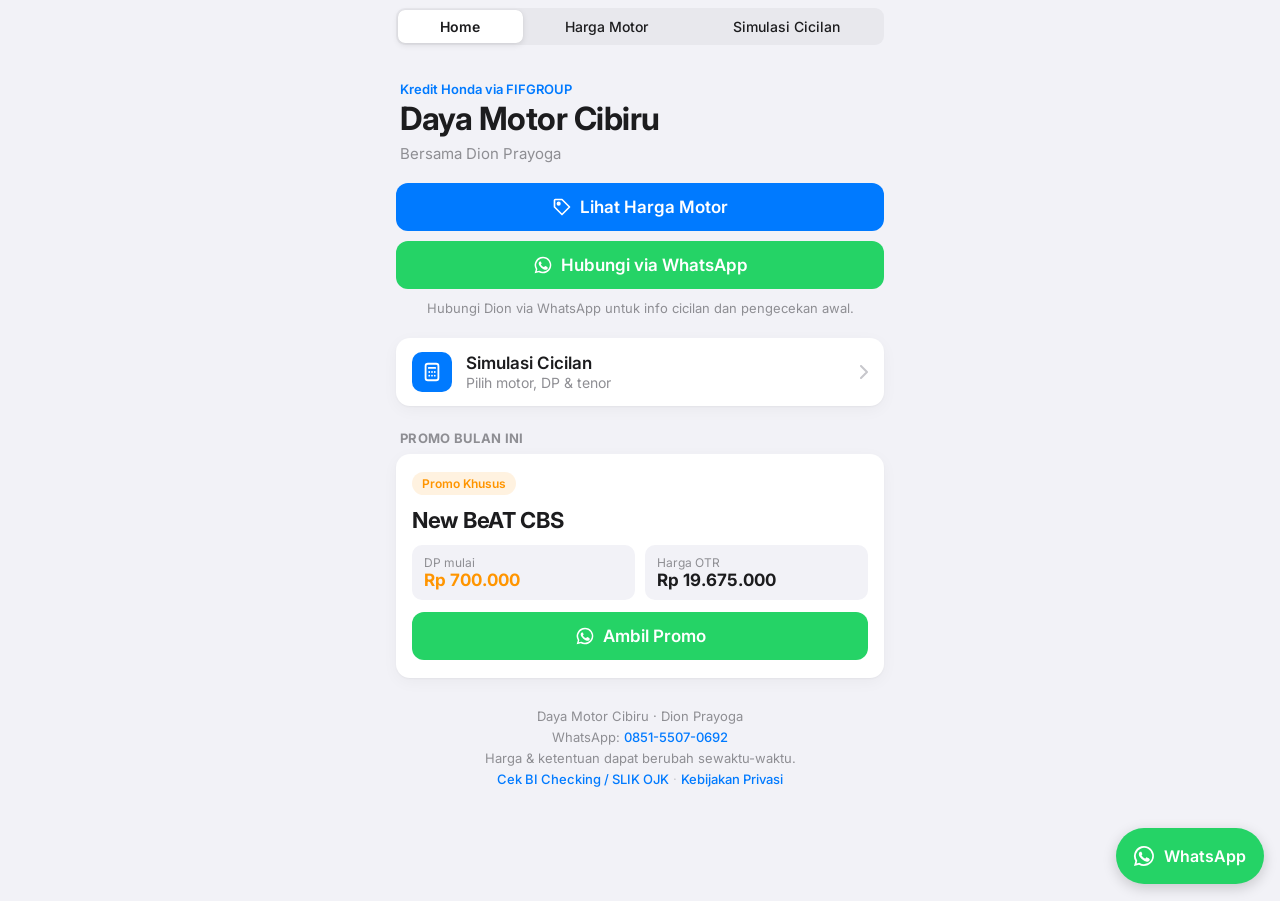
==== commit 985f25d1: "Add files via upload" ====
--- a/index.html
+++ b/index.html
@@ -4,241 +4,40 @@
 <meta charset="UTF-8">
 <meta name="viewport" content="width=device-width, initial-scale=1.0, viewport-fit=cover">
 <meta name="theme-color" content="#f2f2f7">
-<meta name="description" content="Simulasi cicilan motor Honda di Daya Motor Cibiru bersama Dion Prayoga. Kredit via FIFGROUP.">
-<title>Daya Motor Cibiru - Simulasi Cicilan Motor Honda</title>
+<title>Daya Motor Cibiru — Simulasi Cicilan &amp; Harga Motor</title>
+<meta name="description" content="Cek harga dan simulasi cicilan motor Honda di Daya Motor Cibiru, lalu hubungi Dion Prayoga via WhatsApp.">
+<link rel="canonical" href="https://simulasibandung.netlify.app/">
+<link rel="icon" href="/favicon.svg" type="image/svg+xml">
+<link rel="icon" href="/favicon.ico" sizes="32x32">
+<link rel="apple-touch-icon" href="/apple-touch-icon.png">
+<meta property="og:type" content="website">
+<meta property="og:site_name" content="Daya Motor Cibiru">
+<meta property="og:title" content="Daya Motor Cibiru — Simulasi Cicilan &amp; Harga Motor">
+<meta property="og:description" content="Cek harga dan simulasi cicilan motor Honda di Daya Motor Cibiru, lalu hubungi Dion Prayoga via WhatsApp.">
+<meta property="og:url" content="https://simulasibandung.netlify.app/">
+<meta property="og:image" content="https://simulasibandung.netlify.app/og-image.png">
+<meta property="og:image:width" content="1200">
+<meta property="og:image:height" content="630">
+<meta property="og:locale" content="id_ID">
+<meta name="twitter:card" content="summary_large_image">
+<meta name="twitter:title" content="Daya Motor Cibiru — Simulasi Cicilan &amp; Harga Motor">
+<meta name="twitter:description" content="Cek harga dan simulasi cicilan motor Honda di Daya Motor Cibiru, lalu hubungi Dion Prayoga via WhatsApp.">
+<meta name="twitter:image" content="https://simulasibandung.netlify.app/og-image.png">
 <link rel="preconnect" href="https://fonts.googleapis.com">
 <link rel="preconnect" href="https://fonts.gstatic.com" crossorigin>
 <link href="https://fonts.googleapis.com/css2?family=Inter:wght@400;500;600;700&display=swap" rel="stylesheet">
-<style>
-  :root {
-    --bg: #f2f2f7;
-    --card: #ffffff;
-    --fill: #f2f2f7;
-    --line: rgba(60,60,67,0.12);
-    --text: #1c1c1e;
-    --muted: #8e8e93;
-    --blue: #007aff;
-    --blue-soft: rgba(0,122,255,0.1);
-    --green: #34c759;
-    --wa: #25d366;
-    --orange: #ff9500;
-    --radius: 14px;
-    --shadow: 0 1px 2px rgba(0,0,0,0.04), 0 4px 16px rgba(0,0,0,0.04);
-  }
-  * { box-sizing: border-box; -webkit-tap-highlight-color: transparent; }
-  html { background: var(--bg); }
-  body {
-    margin: 0 auto; max-width: 520px; min-height: 100vh;
-    font-family: -apple-system, BlinkMacSystemFont, 'SF Pro Text', 'Inter', 'Segoe UI', Roboto, Arial, sans-serif;
-    background: var(--bg); color: var(--text);
-    -webkit-font-smoothing: antialiased;
-    padding: env(safe-area-inset-top) 0 calc(96px + env(safe-area-inset-bottom));
-  }
-  .wrap { padding: 0 16px; }
-  [hidden] { display: none !important; }
-  button { font: inherit; }
-
-  /* Header */
-  .top { padding: 28px 4px 20px; }
-  .top .eyebrow { font-size: 13px; font-weight: 600; color: var(--blue); margin: 0 0 4px; }
-  .top h1 { font-size: 32px; font-weight: 700; letter-spacing: -0.5px; margin: 0; line-height: 1.15; }
-  .top p { margin: 6px 0 0; color: var(--muted); font-size: 15px; }
-
-  .section-label { font-size: 13px; color: var(--muted); text-transform: uppercase; letter-spacing: 0.3px; margin: 24px 4px 8px; }
-
-  /* Menu dashboard */
-  .menu { background: var(--card); border-radius: var(--radius); box-shadow: var(--shadow); overflow: hidden; }
-  .menu-item {
-    display: flex; align-items: center; gap: 14px; width: 100%;
-    padding: 14px 16px; border: none; background: transparent; color: var(--text);
-    text-decoration: none; text-align: left; cursor: pointer; position: relative;
-  }
-  .menu-item + .menu-item::before {
-    content: ""; position: absolute; top: 0; right: 0; left: 70px; border-top: 0.5px solid var(--line);
-  }
-  .menu-item:active { background: #e5e5ea; }
-  .icon {
-    width: 40px; height: 40px; border-radius: 10px; flex-shrink: 0;
-    display: grid; place-items: center; color: #fff;
-  }
-  .icon svg { width: 22px; height: 22px; }
-  .icon.wa { background: var(--wa); }
-  .icon.blue { background: var(--blue); }
-  .icon.orange { background: var(--orange); }
-  .menu-item .txt { flex: 1; min-width: 0; }
-  .menu-item .txt strong { display: block; font-size: 17px; font-weight: 600; }
-  .menu-item .txt small { display: block; font-size: 14px; color: var(--muted); margin-top: 1px; }
-  .chev { width: 8px; height: 14px; flex-shrink: 0; color: #c7c7cc; }
-
-  /* Kartu promo */
-  .promo-card {
-    background: var(--card); border-radius: var(--radius); box-shadow: var(--shadow);
-    padding: 18px 16px; display: flex; flex-direction: column; gap: 12px;
-  }
-  .badge { align-self: flex-start; font-size: 12px; font-weight: 600; color: var(--orange); background: rgba(255,149,0,0.12); padding: 4px 10px; border-radius: 999px; }
-  .promo-card h2 { margin: 0; font-size: 22px; font-weight: 700; letter-spacing: -0.3px; }
-  .promo-row { display: flex; gap: 10px; }
-  .promo-row div { flex: 1; background: var(--fill); border-radius: 10px; padding: 10px 12px; }
-  .promo-row small { display: block; font-size: 12px; color: var(--muted); }
-  .promo-row strong { font-size: 17px; font-weight: 700; }
-  .promo-row .hl strong { color: var(--orange); }
-
-  .btn {
-    display: flex; align-items: center; justify-content: center; gap: 8px; width: 100%;
-    border: none; border-radius: 12px; padding: 14px 16px; font-size: 17px; font-weight: 600;
-    text-decoration: none; cursor: pointer; transition: opacity 0.15s, transform 0.15s;
-  }
-  .btn:active { opacity: 0.7; transform: scale(0.98); }
-  .btn svg { width: 20px; height: 20px; fill: currentColor; }
-  .btn-wa { background: var(--wa); color: #fff; }
-  .btn-blue { background: var(--blue); color: #fff; }
-
-  /* Navigasi kalkulator */
-  .nav { display: flex; align-items: center; padding: 14px 0 6px; }
-  .back {
-    display: flex; align-items: center; gap: 4px; border: none; background: none;
-    color: var(--blue); font-size: 17px; padding: 6px 4px 6px 0; cursor: pointer;
-  }
-  .back svg { width: 12px; height: 20px; }
-  .page-title { font-size: 28px; font-weight: 700; letter-spacing: -0.4px; margin: 4px 4px 4px; }
-  .page-sub { color: var(--muted); font-size: 15px; margin: 0 4px 8px; }
-
-  /* Langkah */
-  .step { background: var(--card); border-radius: var(--radius); box-shadow: var(--shadow); padding: 16px; margin-top: 8px; transition: opacity 0.2s; }
-  .step.disabled { opacity: 0.45; pointer-events: none; }
-
-  .seg { display: grid; grid-template-columns: repeat(3, 1fr); background: #e8e8ed; padding: 2px; border-radius: 9px; margin-bottom: 12px; }
-  .seg button { border: none; background: transparent; color: var(--text); font-size: 14px; font-weight: 500; padding: 7px 0; border-radius: 7px; cursor: pointer; }
-  .seg button.active { background: #fff; font-weight: 600; box-shadow: 0 2px 6px rgba(0,0,0,0.1), 0 0 1px rgba(0,0,0,0.1); }
-
-  select {
-    width: 100%; padding: 13px 40px 13px 14px; font: inherit; font-size: 16px; font-weight: 500;
-    color: var(--text); background: var(--fill); border: none; border-radius: 10px;
-    appearance: none; -webkit-appearance: none;
-    background-image: url("data:image/svg+xml,%3Csvg xmlns='http://www.w3.org/2000/svg' width='12' height='8' viewBox='0 0 12 8'%3E%3Cpath d='M1 1l5 5 5-5' stroke='%23007aff' stroke-width='2' fill='none' stroke-linecap='round'/%3E%3C/svg%3E");
-    background-repeat: no-repeat; background-position: right 16px center;
-  }
-  select:focus { outline: 2px solid var(--blue-soft); }
-
-  .otr { display: none; justify-content: space-between; align-items: baseline; margin-top: 12px; padding-top: 12px; border-top: 0.5px solid var(--line); }
-  .otr span { color: var(--muted); font-size: 15px; }
-  .otr strong { font-size: 17px; font-weight: 600; }
-
-  /* DP */
-  .dp-box { display: flex; align-items: center; gap: 10px; }
-  .dp-btn {
-    width: 44px; height: 44px; flex-shrink: 0; border-radius: 50%; border: none;
-    background: var(--blue-soft); color: var(--blue); font-size: 24px; font-weight: 500; cursor: pointer; line-height: 1;
-  }
-  .dp-btn:disabled { color: #c7c7cc; background: var(--fill); }
-  .dp-value { flex: 1; text-align: center; }
-  .dp-value strong { display: block; font-size: 26px; font-weight: 700; letter-spacing: -0.3px; }
-  .dp-value small { color: var(--muted); font-size: 13px; }
-  input[type=range] { width: 100%; margin: 14px 0 2px; accent-color: var(--blue); height: 28px; }
-  .range-label { display: flex; justify-content: space-between; color: var(--muted); font-size: 12px; }
-
-  /* Tenor */
-  .tenor-grid { display: grid; grid-template-columns: repeat(2, 1fr); gap: 8px; }
-  .tenor {
-    text-align: left; color: var(--text); cursor: pointer;
-    background: var(--fill); border: 2px solid transparent; border-radius: 12px; padding: 11px 12px;
-  }
-  .tenor small { display: block; color: var(--muted); font-size: 13px; font-weight: 500; }
-  .tenor strong { display: block; font-size: 17px; font-weight: 600; margin-top: 2px; }
-  .tenor span { color: var(--muted); font-size: 12px; }
-  .tenor.active { border-color: var(--blue); background: var(--blue-soft); }
-  .tenor.active small { color: var(--blue); }
-  .placeholder { color: var(--muted); font-size: 15px; margin: 0; }
-
-  .catatan { font-size: 12px; color: var(--muted); text-align: center; margin: 20px 0 0; line-height: 1.6; }
-
-  /* Hasil simulasi (di dalam alur halaman, bukan melayang, agar tidak tertutup watermark/badge) */
-  .hasil { background: var(--card); border-radius: var(--radius); box-shadow: var(--shadow); padding: 16px; margin-top: 8px; scroll-margin-top: 16px; }
-  .hasil .cicilan { text-align: center; padding: 6px 0 14px; }
-  .hasil .cicilan small { display: block; color: var(--muted); font-size: 13px; }
-  .hasil .cicilan strong { display: block; font-size: 32px; font-weight: 700; letter-spacing: -0.5px; color: var(--blue); margin-top: 2px; }
-  .hasil .cicilan em { font-style: normal; font-size: 15px; color: var(--muted); font-weight: 500; }
-  .hasil .info { display: inline-block; margin: 8px 0 0; font-size: 12px; font-weight: 600; color: var(--orange); background: rgba(255,149,0,0.12); padding: 4px 10px; border-radius: 999px; }
-  .rincian { list-style: none; margin: 0 0 16px; padding: 0; border-top: 0.5px solid var(--line); }
-  .rincian li { display: flex; justify-content: space-between; gap: 12px; padding: 10px 0; border-bottom: 0.5px solid var(--line); font-size: 15px; }
-  .rincian li span { color: var(--muted); flex-shrink: 0; }
-  .rincian li strong { font-weight: 600; text-align: right; overflow-wrap: anywhere; }
-  .aksi { display: flex; flex-direction: column; gap: 10px; }
-  .btn-plain { background: var(--fill); color: var(--blue); }
-
-  /* Form BI checking */
-  .icon.indigo { background: #5856d6; }
-  .field { display: block; }
-  .field + .field { margin-top: 14px; }
-  .field > span { display: block; font-size: 14px; font-weight: 600; margin: 0 0 6px 2px; }
-  .field > span em { font-style: normal; font-weight: 400; color: var(--muted); }
-  .field input[type=text], .field input[type=tel], .field textarea {
-    width: 100%; padding: 13px 14px; font: inherit; font-size: 16px; color: var(--text);
-    background: var(--fill); border: 2px solid transparent; border-radius: 10px; outline: none;
-  }
-  .field textarea { resize: vertical; min-height: 72px; }
-  .field input:focus, .field textarea:focus { border-color: var(--blue); background: #fff; }
-  .field.error input, .field.error textarea { border-color: #ff3b30; }
-  .field .hint { display: block; font-size: 12px; color: var(--muted); margin: 5px 0 0 2px; }
-  .field.error .hint { color: #ff3b30; }
-  .file-row { display: grid; grid-template-columns: 1fr 1fr; gap: 8px; }
-  .file {
-    position: relative; display: flex; flex-direction: column; align-items: center; justify-content: center; gap: 4px;
-    min-height: 96px; padding: 10px; text-align: center; cursor: pointer; overflow: hidden;
-    background: var(--fill); border: 2px dashed #d1d1d6; border-radius: 12px; color: var(--blue); font-size: 14px; font-weight: 600;
-  }
-  .file small { color: var(--muted); font-size: 12px; font-weight: 500; overflow-wrap: anywhere; }
-  .file.ada { border-style: solid; border-color: var(--green); }
-  .file img { width: 100%; height: 64px; object-fit: cover; border-radius: 8px; }
-  .file input { position: absolute; width: 1px; height: 1px; opacity: 0; }
-  .privasi { font-size: 13px; color: var(--muted); line-height: 1.5; margin: 0 0 14px; }
-  .privasi a { color: var(--blue); font-weight: 500; }
-  .langkah-wa { margin: 12px 0 0; padding: 12px; border-radius: 10px; background: rgba(52,199,89,0.1); font-size: 14px; line-height: 1.5; }
-
-  /* Kontak WhatsApp di setiap halaman */
-  .nav { justify-content: space-between; gap: 8px; }
-  .wa-pill {
-    display: inline-flex; align-items: center; gap: 6px; padding: 7px 12px; border-radius: 999px;
-    background: var(--wa); color: #fff; font-size: 15px; font-weight: 600; text-decoration: none; white-space: nowrap;
-  }
-  .wa-pill svg { width: 18px; height: 18px; }
-  .cta-note { font-size: 13px; color: var(--muted); text-align: center; line-height: 1.5; margin: 10px 4px 0; }
-  .disclaimer { font-size: 12px; color: var(--muted); text-align: center; line-height: 1.5; margin: 0 0 14px; }
-  .memuat { display: flex; align-items: center; justify-content: center; gap: 10px; color: var(--muted); font-size: 15px; margin: 0; padding: 8px 0; }
-  .memuat::before {
-    content: ""; width: 18px; height: 18px; border-radius: 50%;
-    border: 2px solid var(--blue-soft); border-top-color: var(--blue); animation: putar 0.7s linear infinite;
-  }
-  @keyframes putar { to { transform: rotate(360deg); } }
-  @media (prefers-reduced-motion: reduce) { .memuat::before { animation: none; } }
-
-  /* Persetujuan BI checking */
-  .setuju { display: flex; gap: 10px; align-items: flex-start; font-size: 14px; line-height: 1.5; margin: 0 0 6px; cursor: pointer; }
-  .setuju input { width: 20px; height: 20px; margin: 1px 0 0; flex-shrink: 0; accent-color: var(--blue); }
-  .setuju-hint { font-size: 12px; color: var(--orange); margin: 0 0 12px 30px; }
-  .btn:disabled { opacity: 0.45; cursor: not-allowed; transform: none; }
-
-  /* Footer */
-  .footer { text-align: center; color: var(--muted); font-size: 13px; line-height: 1.6; margin: 28px 0 0; padding: 0 16px; }
-  .footer a { color: var(--blue); text-decoration: none; font-weight: 500; }
-
-  /* Aksesibilitas */
-  .skip {
-    position: absolute; left: 12px; top: -60px; z-index: 10; padding: 10px 14px; border-radius: 10px;
-    background: var(--blue); color: #fff; font-weight: 600; text-decoration: none;
-  }
-  .skip:focus { top: calc(12px + env(safe-area-inset-top)); }
-  a:focus-visible, button:focus-visible, select:focus-visible, input[type=range]:focus-visible, .setuju input:focus-visible {
-    outline: 2px solid var(--blue); outline-offset: 2px;
-  }
-  .file:focus-within { outline: 2px solid var(--blue); outline-offset: 2px; }
-  [tabindex="-1"]:focus { outline: none; }
-  .noscript { margin: 12px 16px 0; padding: 12px; border-radius: 10px; background: rgba(255,149,0,0.12); font-size: 14px; line-height: 1.5; }
-  .noscript a { color: var(--blue); font-weight: 600; }
-</style>
+<link rel="stylesheet" href="/style.css">
 </head>
 <body>
-<a class="skip" href="#konten" id="skipLink">Lewati ke konten utama</a>
+<a class="skip" href="#konten">Lewati ke konten utama</a>
+
+<nav class="topnav" aria-label="Menu utama">
+  <ul>
+    <li><a href="/" data-nav="home">Home</a></li>
+    <li><a href="/harga">Harga Motor</a></li>
+    <li><a href="/simulasi" data-nav="kalkulator">Simulasi Cicilan</a></li>
+  </ul>
+</nav>
 <noscript><p class="noscript">Simulasi memerlukan JavaScript. Hubungi kami via WhatsApp untuk bantuan: <a href="https://wa.me/6285155070692" target="_blank" rel="noopener">0851-5507-0692</a></p></noscript>
 
 <svg width="0" height="0" style="position:absolute" aria-hidden="true">
@@ -251,7 +50,7 @@
 </svg>
 
 <div id="konten" tabindex="-1">
-<!-- Dashboard -->
+<!-- Home -->
 <main id="home" class="wrap">
   <header class="top">
     <p class="eyebrow">Kredit Honda via FIFGROUP</p>
@@ -259,29 +58,19 @@
     <p>Bersama Dion Prayoga</p>
   </header>
 
-  <nav class="menu" aria-label="Menu utama">
-    <a id="menuWa" class="menu-item" target="_blank" rel="noopener">
-      <span class="icon wa"><svg aria-hidden="true"><use href="#i-wa"/></svg></span>
-      <span class="txt"><strong>Chat WhatsApp</strong><small>Tanya langsung ke Dion</small></span>
+  <div class="hero-cta">
+    <a class="btn btn-blue" href="/harga"><svg aria-hidden="true"><use href="#i-tag"/></svg>Lihat Harga Motor</a>
+    <a class="btn btn-wa" data-wa href="https://wa.me/6285155070692" target="_blank" rel="noopener"><svg aria-hidden="true"><use href="#i-wa"/></svg>Hubungi via WhatsApp</a>
+  </div>
+  <p class="cta-note">Hubungi Dion via WhatsApp untuk info cicilan dan pengecekan awal.</p>
+
+  <div class="menu" style="margin-top:20px">
+    <a class="menu-item" href="/simulasi">
+      <span class="icon blue"><svg aria-hidden="true"><use href="#i-calc"/></svg></span>
+      <span class="txt"><strong>Simulasi Cicilan</strong><small>Pilih motor, DP &amp; tenor</small></span>
       <svg class="chev" aria-hidden="true"><use href="#i-chev"/></svg>
     </a>
-    <button type="button" id="menuCek" class="menu-item">
-      <span class="icon blue"><svg aria-hidden="true"><use href="#i-calc"/></svg></span>
-      <span class="txt"><strong>Cek Cicilan</strong><small>Simulasi DP &amp; tenor semua model</small></span>
-      <svg class="chev" aria-hidden="true"><use href="#i-chev"/></svg>
-    </button>
-    <button type="button" id="menuBi" class="menu-item">
-      <span class="icon indigo"><svg aria-hidden="true"><use href="#i-id"/></svg></span>
-      <span class="txt"><strong>Cek BI Checking</strong><small>Kirim data KTP &amp; KK via WhatsApp</small></span>
-      <svg class="chev" aria-hidden="true"><use href="#i-chev"/></svg>
-    </button>
-    <a id="menuPromo" class="menu-item" target="_blank" rel="noopener">
-      <span class="icon orange"><svg aria-hidden="true"><use href="#i-tag"/></svg></span>
-      <span class="txt"><strong>Promo BeAT CBS</strong><small>DP cuma Rp 700rb</small></span>
-      <svg class="chev" aria-hidden="true"><use href="#i-chev"/></svg>
-    </a>
-  </nav>
-  <p class="cta-note">Hubungi Dion via WhatsApp untuk info cicilan dan pengecekan awal.</p>
+  </div>
 
   <h2 class="section-label">Promo Bulan Ini</h2>
   <div class="promo-card">
@@ -291,19 +80,19 @@
       <div class="hl"><small>DP mulai</small><strong>Rp 700.000</strong></div>
       <div><small>Harga OTR</small><strong id="promoOtr">—</strong></div>
     </div>
-    <a id="promoLink" class="btn btn-wa" target="_blank" rel="noopener">
+    <a id="promoLink" class="btn btn-wa" href="https://wa.me/6285155070692" target="_blank" rel="noopener">
       <svg aria-hidden="true"><use href="#i-wa"/></svg>Ambil Promo
     </a>
   </div>
 </main>
 
-<!-- Kalkulator -->
+<!-- Simulasi Cicilan -->
 <main id="kalkulator" class="wrap" hidden>
   <div class="nav">
-    <button type="button" class="back" id="btnBack" aria-label="Kembali ke menu utama"><svg aria-hidden="true"><use href="#i-back"/></svg>Kembali</button>
-    <a class="wa-pill" data-wa target="_blank" rel="noopener" aria-label="Chat WhatsApp Dion (buka di tab baru)"><svg aria-hidden="true"><use href="#i-wa"/></svg>WhatsApp</a>
+    <a class="back" href="/" aria-label="Kembali ke Home"><svg aria-hidden="true"><use href="#i-back"/></svg>Kembali</a>
+    <a class="wa-pill" data-wa href="https://wa.me/6285155070692" target="_blank" rel="noopener" aria-label="Chat WhatsApp Dion (buka di tab baru)"><svg aria-hidden="true"><use href="#i-wa"/></svg>WhatsApp</a>
   </div>
-  <h1 class="page-title">Cek Cicilan</h1>
+  <h1 class="page-title">Simulasi Cicilan</h1>
   <p class="page-sub">Pilih motor, atur DP, lalu pilih tenor.</p>
 
   <h2 class="section-label">1 · Pilih motor</h2>
@@ -347,7 +136,8 @@
       </ul>
       <p class="disclaimer">Hasil simulasi bersifat estimasi dan bukan penawaran resmi. Angka final ditentukan oleh leasing.</p>
       <div class="aksi">
-        <a id="waLink" class="btn btn-wa" target="_blank" rel="noopener"><svg aria-hidden="true"><use href="#i-wa"/></svg>Ajukan via WhatsApp</a>
+        <a id="waLink" class="btn btn-wa" href="https://wa.me/6285155070692" target="_blank" rel="noopener"><svg aria-hidden="true"><use href="#i-wa"/></svg>Ajukan via WhatsApp</a>
+        <a class="btn btn-plain" href="/bi-checking"><svg aria-hidden="true"><use href="#i-id"/></svg>Cek BI Checking via WhatsApp</a>
         <button type="button" class="btn btn-plain" id="btnUlang">Hitung Ulang</button>
       </div>
       <p class="cta-note">Hubungi Dion via WhatsApp untuk info cicilan dan pengecekan awal.</p>
@@ -361,11 +151,11 @@
   </p>
 </main>
 
-<!-- Cek BI Checking -->
+<!-- Cek BI Checking (diakses dari hasil simulasi & footer) -->
 <main id="bichecking" class="wrap" hidden>
   <div class="nav">
-    <button type="button" class="back" id="btnBackBi" aria-label="Kembali ke menu utama"><svg aria-hidden="true"><use href="#i-back"/></svg>Kembali</button>
-    <a class="wa-pill" data-wa target="_blank" rel="noopener" aria-label="Chat WhatsApp Dion (buka di tab baru)"><svg aria-hidden="true"><use href="#i-wa"/></svg>WhatsApp</a>
+    <a class="back" href="/simulasi" aria-label="Kembali ke Simulasi Cicilan"><svg aria-hidden="true"><use href="#i-back"/></svg>Kembali</a>
+    <a class="wa-pill" data-wa href="https://wa.me/6285155070692" target="_blank" rel="noopener" aria-label="Chat WhatsApp Dion (buka di tab baru)"><svg aria-hidden="true"><use href="#i-wa"/></svg>WhatsApp</a>
   </div>
   <h1 class="page-title">Cek BI Checking</h1>
   <p class="page-sub">Isi data sesuai KTP &amp; KK, lalu kirim langsung ke WhatsApp Dion untuk dicek riwayat kreditnya (SLIK OJK).</p>
@@ -423,14 +213,15 @@
 
     <h2 class="section-label">4 · Kirim</h2>
     <section class="hasil">
-      <p class="privasi">Data hanya dikirim ke WhatsApp Dion Prayoga (0851-5507-0692) dan tidak disimpan di situs ini. <a href="privacy.html">Kebijakan Privasi</a></p>
+      <p class="privasi">Data hanya dikirim ke WhatsApp Dion Prayoga (0851-5507-0692) dan tidak disimpan di situs ini. <a href="/privacy">Kebijakan Privasi</a></p>
       <label class="setuju">
         <input type="checkbox" id="biSetuju" aria-describedby="biSetujuHint">
         <span>Saya menyetujui data KTP/KK saya dikirim via WhatsApp hanya untuk pengecekan awal dan saya memahami hasil simulasi bukan penawaran resmi.</span>
       </label>
       <p class="setuju-hint" id="biSetujuHint">Centang persetujuan di atas untuk mengaktifkan tombol kirim.</p>
       <div class="aksi">
-        <button type="submit" class="btn btn-wa" id="btnKirimBi" disabled><svg aria-hidden="true"><use href="#i-wa"/></svg>Kirim Data ke WhatsApp</button>
+        <!-- Link WhatsApp biasa: href baru dipasang setelah persetujuan dicentang & data valid -->
+        <a class="btn btn-wa" id="btnKirimBi" role="link" tabindex="0" aria-disabled="true" aria-describedby="biSetujuHint" target="_blank" rel="noopener"><svg aria-hidden="true"><use href="#i-wa"/></svg>Kirim Data ke WhatsApp</a>
         <button type="button" class="btn btn-plain" id="btnShareFoto" hidden>Kirim Foto KTP &amp; KK</button>
         <button type="button" class="btn btn-plain" id="btnResetBi">Kosongkan Form</button>
       </div>
@@ -448,220 +239,82 @@
 
 <footer class="footer">
   Daya Motor Cibiru · Dion Prayoga<br>
-  WhatsApp: <a id="kontakWa" target="_blank" rel="noopener">0851-5507-0692</a><br>
+  WhatsApp: <a data-wa href="https://wa.me/6285155070692" target="_blank" rel="noopener">0851-5507-0692</a><br>
   Harga &amp; ketentuan dapat berubah sewaktu-waktu.<br>
-  <a href="privacy.html">Kebijakan Privasi</a>
+  <a href="/bi-checking">Cek BI Checking / SLIK OJK</a> <span class="sep" aria-hidden="true">·</span> <a href="/privacy">Kebijakan Privasi</a>
 </footer>
 
-<script src="data.js"></script>
+<a class="wa-float" data-wa href="https://wa.me/6285155070692" target="_blank" rel="noopener" aria-label="Chat WhatsApp Dion (buka di tab baru)"><svg aria-hidden="true"><use href="#i-wa"/></svg>WhatsApp</a>
+
+<script src="/common.js"></script>
 <script>
-const NOMOR_WA = "6285155070692";
-const data = window.DATA_MOTOR || {};
-const KATEGORI = ['Matic', 'Sport', 'Bebek'];
-
-const state = { kategori: 'Matic', model: '', dpList: [], dpIndex: 0, tenor: '' };
-const $ = function(id) { return document.getElementById(id); };
-
-function formatRupiah(n) {
-  return 'Rp ' + Number(n).toLocaleString('id-ID');
-}
-
-function formatSingkat(n) {
-  n = Number(n);
-  if (n >= 1000000) return 'Rp ' + (n / 1000000).toLocaleString('id-ID', { maximumFractionDigits: 1 }) + ' jt';
-  return 'Rp ' + Math.round(n / 1000) + ' rb';
-}
-
-function kategori(nama) {
-  const n = nama.toUpperCase();
-  if (/REVO|SUPRA|SUPERCUB|CT 125|DAX|MONKEY/.test(n)) return 'Bebek';
-  if (/VERZA|SONIC|CB ?150|CBR|CRF/.test(n)) return 'Sport';
-  return 'Matic';
-}
-
-function modelPerKategori(kat) {
-  return Object.keys(data)
-    .filter(function(k) { return kategori(k) === kat; })
-    .sort(function(a, b) { return data[a].harga - data[b].harga; });
+// Satu file melayani 3 tampilan lewat URL bersih (rewrite di _redirects): / , /simulasi , /bi-checking
+const HALAMAN = {
+  home: { path: '/', title: 'Daya Motor Cibiru — Simulasi Cicilan & Harga Motor',
+    desc: 'Cek harga dan simulasi cicilan motor Honda di Daya Motor Cibiru, lalu hubungi Dion Prayoga via WhatsApp.' },
+  kalkulator: { path: '/simulasi', title: 'Simulasi Cicilan Motor — Daya Motor Cibiru',
+    desc: 'Simulasi cicilan motor Honda berdasarkan DP dan tenor dari tabel FIFGROUP Bandung Raya. Hasil berupa estimasi.' },
+  bichecking: { path: '/bi-checking', title: 'Cek BI Checking — Daya Motor Cibiru',
+    desc: 'Kirim data KTP/KK via WhatsApp ke Dion Prayoga untuk pengecekan awal BI Checking (SLIK OJK).' }
+};
+const SITUS = 'https://simulasibandung.netlify.app';
+
+function halamanDariPath() {
+  const p = location.pathname.replace(/\/+$/, '').replace(/\.html$/, '') || '/';
+  if (p === '/simulasi' || p === '/kredit') return 'kalkulator';
+  if (p === '/bi-checking') return 'bichecking';
+  return 'home';
+}
+
+// Tautan lama berbasis hash (#kalkulator, #bichecking, #harga) tetap berfungsi
+function alihkanHashLama() {
+  const h = location.hash.slice(1);
+  if (h === 'kalkulator' || h === 'bichecking') history.replaceState(null, '', HALAMAN[h].path);
+  else if (h === 'harga') { history.replaceState(null, '', '/'); location.assign('/harga'); }
+}
+
+function setMeta(nama) {
+  const h = HALAMAN[nama];
+  document.title = h.title;
+  document.querySelector('meta[name="description"]').content = h.desc;
+  document.querySelector('link[rel="canonical"]').href = SITUS + h.path;
+  document.querySelector('meta[property="og:url"]').content = SITUS + h.path;
+  document.querySelector('meta[property="og:title"]').content = h.title;
+  document.querySelector('meta[name="twitter:title"]').content = h.title;
+  document.querySelector('meta[property="og:description"]').content = h.desc;
+  document.querySelector('meta[name="twitter:description"]').content = h.desc;
+}
+
+function tampilkanHalaman(nama) {
+  Object.keys(HALAMAN).forEach(function(id) { $(id).hidden = id !== nama; });
+  document.querySelectorAll('[data-nav]').forEach(function(a) {
+    if (a.dataset.nav === nama) a.setAttribute('aria-current', 'page'); else a.removeAttribute('aria-current');
+  });
+  setMeta(nama);
+}
+
+// data.js (~1 MB) hanya dimuat bila diperlukan: wajib di Simulasi, tidak menghambat tampilan Home, tidak dipakai BI Checking
+function muatData(cb) {
+  if (window.DATA_MOTOR) return cb();
+  const s = document.createElement('script');
+  s.src = '/data.js';
+  s.onload = cb;
+  document.head.appendChild(s);
 }
 
 function initPromo() {
   const nama = "New BeAT CBS";
-  const m = data[nama];
+  const m = dataMotor()[nama];
   if (m) $('promoOtr').textContent = formatRupiah(m.harga);
   const pesan = "Halo Dion Prayoga, saya mau ambil promo khusus di Daya Motor Cibiru:\n" +
     "Model: " + nama + "\n" +
     "DP Promo: Rp 700.000\n" +
     "Mohon info cicilan dan syaratnya.";
-  const link = waUrl(pesan);
-  $('promoLink').href = link;
-  $('menuPromo').href = link;
-}
-
-function waUrl(pesan) {
-  return "https://wa.me/" + NOMOR_WA + (pesan ? "?text=" + encodeURIComponent(pesan) : "");
-}
-
-function initKontak() {
-  const pesan = "Halo Dion Prayoga, saya mau tanya-tanya motor Honda di Daya Motor Cibiru.";
-  $('menuWa').href = waUrl(pesan);
-  $('kontakWa').href = waUrl(pesan);
-  document.querySelectorAll('[data-wa]').forEach(function(a) { a.href = waUrl(pesan); });
-}
-
-// Navigasi memakai history.pushState agar tombol/gestur "kembali" bawaan browser berfungsi
-const HALAMAN = ['home', 'kalkulator', 'bichecking'];
-
-function halamanDariHash() {
-  const h = location.hash.slice(1);
-  return HALAMAN.indexOf(h) > 0 ? h : 'home';
-}
-
-function tampilkanHalaman(nama) {
-  HALAMAN.forEach(function(id) { $(id).hidden = id !== nama; });
-  window.scrollTo(0, 0);
-}
-
-function bukaHalaman(nama) {
-  const url = nama === 'home' ? location.pathname + location.search : '#' + nama;
-  if (halamanDariHash() !== nama) history.pushState({ halaman: nama }, '', url);
-  tampilkanHalaman(nama);
-}
-
-function kembali() {
-  // Jika halaman ini dibuka dari menu, mundur di riwayat; jika dibuka langsung via URL, menuju menu
-  if (history.state && history.state.halaman) history.back();
-  else bukaHalaman('home');
-}
-
-// Cek BI Checking: data hanya dirangkai jadi pesan WhatsApp, tidak dikirim/disimpan ke server
-const foto = { ktp: null, kk: null };
-
-function bisaShareFoto(files) {
-  return !!(navigator.canShare && files.length && navigator.canShare({ files: files }));
-}
-
-function fileFoto() {
-  return [foto.ktp, foto.kk].filter(Boolean);
-}
-
-function setError(fieldId, pesan) {
-  const f = $(fieldId);
-  const hint = f.querySelector('.hint');
-  if (!hint.dataset.asli) hint.dataset.asli = hint.textContent;
-  f.classList.toggle('error', !!pesan);
-  hint.textContent = pesan || hint.dataset.asli;
-  return !pesan;
-}
-
-function validasiBi() {
-  const v = function(id) { return $(id).value.trim(); };
-  const cek = [
-    setError('fNama', v('biNama').length < 3 ? 'Nama lengkap wajib diisi.' : ''),
-    setError('fNik', /^\d{16}$/.test(v('biNik')) ? '' : 'NIK harus 16 digit angka.'),
-    setError('fTtl', v('biTtl').length < 4 ? 'Tempat, tanggal lahir wajib diisi.' : ''),
-    setError('fIbu', v('biIbu').length < 3 ? 'Nama ibu kandung wajib diisi.' : ''),
-    setError('fKk', /^\d{16}$/.test(v('biKk')) ? '' : 'Nomor KK harus 16 digit angka.'),
-    setError('fHp', /^(\+62|62|0)8\d{7,12}$/.test(v('biHp').replace(/[\s-]/g, '')) ? '' : 'Nomor HP tidak valid (contoh: 081234567890).')
-  ];
-  const salahPertama = ['fNama', 'fNik', 'fTtl', 'fIbu', 'fKk', 'fHp'][cek.indexOf(false)];
-  if (salahPertama) {
-    $(salahPertama).scrollIntoView({ behavior: 'smooth', block: 'center' });
-    $(salahPertama).querySelector('input, textarea').focus({ preventScroll: true });
-    return false;
-  }
-  return true;
-}
-
-function pesanBi() {
-  const v = function(id) { return $(id).value.trim(); };
-  const files = fileFoto();
-  return "Halo Dion Prayoga, saya mau cek BI Checking di Daya Motor Cibiru.\n\n" +
-    "*Data KTP*\n" +
-    "Nama: " + v('biNama') + "\n" +
-    "NIK: " + v('biNik') + "\n" +
-    "Tempat, tgl lahir: " + v('biTtl') + "\n" +
-    "Nama ibu kandung: " + v('biIbu') + "\n" +
-    (v('biAlamat') ? "Alamat: " + v('biAlamat') + "\n" : "") +
-    "\n*Data KK*\n" +
-    "No. KK: " + v('biKk') + "\n" +
-    "No. HP: " + v('biHp') + "\n\n" +
-    (files.length ? "Foto KTP/KK saya kirim menyusul di chat ini.\n" : "") +
-    "Terima kasih.";
-}
-
-function pasangFoto(inputId, boxId, key, label) {
-  $(inputId).addEventListener('change', function(e) {
-    const f = e.target.files[0] || null;
-    const box = $(boxId);
-    const lama = box.querySelector('img');
-    if (lama) { URL.revokeObjectURL(lama.src); lama.remove(); }
-    foto[key] = f;
-    box.classList.toggle('ada', !!f);
-    box.querySelector('span').textContent = f ? label + ' ✓' : '+ ' + label;
-    box.querySelector('small').textContent = f ? 'Ketuk untuk ganti' : 'Ketuk untuk pilih';
-    if (f) {
-      const img = document.createElement('img');
-      img.alt = label;
-      img.src = URL.createObjectURL(f);
-      box.insertBefore(img, box.firstChild.nextSibling);
-    }
-  });
-}
-
-function infoBi(teks) {
-  $('biInfo').textContent = teks;
-  $('biInfo').hidden = !teks;
-}
-
-function initBi() {
-  ['biNik', 'biKk'].forEach(function(id) {
-    $(id).addEventListener('input', function(e) { e.target.value = e.target.value.replace(/\D/g, '').slice(0, 16); });
-  });
-  pasangFoto('fotoKtp', 'boxKtp', 'ktp', 'Foto KTP');
-  pasangFoto('fotoKk', 'boxKk', 'kk', 'Foto KK');
-
-  const setuju = $('biSetuju');
-  function updateSetuju() {
-    $('btnKirimBi').disabled = !setuju.checked;
-    $('biSetujuHint').hidden = setuju.checked;
-  }
-  setuju.addEventListener('change', updateSetuju);
-  updateSetuju();
-
-  $('formBi').addEventListener('submit', function(e) {
-    e.preventDefault();
-    if (!setuju.checked) { updateSetuju(); setuju.focus(); return; }
-    if (!validasiBi()) return;
-    window.open(waUrl(pesanBi()), '_blank', 'noopener');
-    const files = fileFoto();
-    if (!files.length) {
-      infoBi('Data sudah disiapkan di WhatsApp. Tinggal tekan kirim di chat Dion. Foto KTP & KK juga boleh dilampirkan langsung di chat.');
-    } else if (bisaShareFoto(files)) {
-      $('btnShareFoto').hidden = false;
-      infoBi('Langkah berikutnya: setelah pesan terkirim, kembali ke halaman ini lalu tekan "Kirim Foto KTP & KK" dan pilih WhatsApp → chat Dion.');
-    } else {
-      infoBi('Perangkat ini tidak bisa membagikan foto langsung. Lampirkan foto KTP & KK secara manual lewat tombol lampiran (📎) di chat WhatsApp Dion.');
-    }
-  });
-
-  $('btnShareFoto').addEventListener('click', function() {
-    const files = fileFoto();
-    if (!bisaShareFoto(files)) return;
-    navigator.share({ files: files, title: 'Foto KTP & KK', text: 'Foto KTP & KK a.n. ' + $('biNama').value.trim() + ' untuk BI Checking' })
-      .catch(function() {});
-  });
-
-  $('btnResetBi').addEventListener('click', function() {
-    $('formBi').reset();
-    ['fotoKtp', 'fotoKk'].forEach(function(id) { $(id).dispatchEvent(new Event('change')); });
-    ['fNama', 'fNik', 'fTtl', 'fIbu', 'fKk', 'fHp'].forEach(function(id) { setError(id, ''); });
-    $('btnShareFoto').hidden = true;
-    updateSetuju();
-    infoBi('');
-    window.scrollTo({ top: 0, behavior: 'smooth' });
-  });
-}
+  $('promoLink').href = waUrl(pesan);
+}
+
+// ===== Simulasi Cicilan (logika perhitungan tidak diubah: angka dari tabel FIFGROUP DP × tenor) =====
+const state = { kategori: 'Matic', model: '', dpList: [], dpIndex: 0, tenor: '' };
 
 function renderTabs() {
   const tabs = $('tabs');
@@ -713,7 +366,7 @@
     return;
   }
 
-  const m = data[key];
+  const m = dataMotor()[key];
   $('otrValue').textContent = formatRupiah(m.harga);
   $('otrBox').style.display = 'flex';
   $('stepDP').classList.remove('disabled');
@@ -737,7 +390,7 @@
 
 function renderDP() {
   const dp = state.dpList[state.dpIndex];
-  const harga = data[state.model].harga;
+  const harga = dataMotor()[state.model].harga;
   $('dpValue').textContent = formatRupiah(dp);
   $('dpPersen').textContent = Math.round(dp / harga * 100) + '% dari harga OTR';
   $('dpMinus').disabled = state.dpIndex === 0;
@@ -747,7 +400,7 @@
 
 function renderTenor() {
   const dp = state.dpList[state.dpIndex];
-  const row = data[state.model].tabel[dp];
+  const row = dataMotor()[state.model].tabel[dp];
   const tenors = Object.keys(row).sort(function(a, b) { return a - b; });
   if (!row[state.tenor]) state.tenor = '';
 
@@ -794,7 +447,7 @@
   $('hasilIsi').hidden = !ada;
   if (!ada) return;
 
-  const m = data[state.model];
+  const m = dataMotor()[state.model];
   const dp = state.dpList[state.dpIndex];
   const cicilan = m.tabel[dp][state.tenor];
 
@@ -814,35 +467,183 @@
   $('waLink').href = waUrl(pesan);
 }
 
-function init() {
-  initPromo();
-  initKontak();
+function initKalkulator() {
   renderTabs();
   renderModel();
   $('model').addEventListener('change', function(e) { pilihModel(e.target.value); });
   $('dpRange').addEventListener('input', function(e) { setDP(Number(e.target.value)); });
   $('dpMinus').addEventListener('click', function() { setDP(state.dpIndex - 1); });
   $('dpPlus').addEventListener('click', function() { setDP(state.dpIndex + 1); });
-  $('menuCek').addEventListener('click', function() { bukaHalaman('kalkulator'); });
-  $('btnBack').addEventListener('click', kembali);
-  $('menuBi').addEventListener('click', function() { bukaHalaman('bichecking'); });
-  $('btnBackBi').addEventListener('click', kembali);
-  window.addEventListener('popstate', function() { tampilkanHalaman(halamanDariHash()); });
-  tampilkanHalaman(halamanDariHash());
-  $('skipLink').addEventListener('click', function(e) {
-    // Fokus ke judul halaman yang sedang tampil tanpa mengubah hash (hash dipakai untuk navigasi)
-    e.preventDefault();
-    const judul = $(halamanDariHash()).querySelector('h1');
-    judul.setAttribute('tabindex', '-1');
-    judul.focus();
-  });
-  initBi();
   $('btnUlang').addEventListener('click', function() {
     clearTimeout(timerMemuat);
     timerMemuat = 0;
     pilihModel('');
     window.scrollTo({ top: 0, behavior: 'smooth' });
   });
+  // Dari Harga Motor: /simulasi?model=... langsung memilih model tersebut
+  const awal = new URLSearchParams(location.search).get('model');
+  if (awal && dataMotor()[awal]) {
+    state.kategori = kategori(awal);
+    renderTabs();
+    renderModel();
+    pilihModel(awal);
+  }
+}
+
+// ===== Cek BI Checking: data hanya dirangkai jadi pesan WhatsApp, tidak dikirim/disimpan ke server =====
+const foto = { ktp: null, kk: null };
+const FIELD_BI = ['fNama', 'fNik', 'fTtl', 'fIbu', 'fKk', 'fHp'];
+
+function bisaShareFoto(files) {
+  return !!(navigator.canShare && files.length && navigator.canShare({ files: files }));
+}
+
+function fileFoto() {
+  return [foto.ktp, foto.kk].filter(Boolean);
+}
+
+function setError(fieldId, pesan) {
+  const f = $(fieldId);
+  const hint = f.querySelector('.hint');
+  if (!hint.dataset.asli) hint.dataset.asli = hint.textContent;
+  f.classList.toggle('error', !!pesan);
+  hint.textContent = pesan || hint.dataset.asli;
+  return !pesan;
+}
+
+function errorBi() {
+  const v = function(id) { return $(id).value.trim(); };
+  return [
+    v('biNama').length < 3 ? 'Nama lengkap wajib diisi.' : '',
+    /^\d{16}$/.test(v('biNik')) ? '' : 'NIK harus 16 digit angka.',
+    v('biTtl').length < 4 ? 'Tempat, tanggal lahir wajib diisi.' : '',
+    v('biIbu').length < 3 ? 'Nama ibu kandung wajib diisi.' : '',
+    /^\d{16}$/.test(v('biKk')) ? '' : 'Nomor KK harus 16 digit angka.',
+    /^(\+62|62|0)8\d{7,12}$/.test(v('biHp').replace(/[\s-]/g, '')) ? '' : 'Nomor HP tidak valid (contoh: 081234567890).'
+  ];
+}
+
+function tampilkanErrorBi() {
+  const cek = errorBi().map(function(pesan, i) { return setError(FIELD_BI[i], pesan); });
+  const salahPertama = FIELD_BI[cek.indexOf(false)];
+  if (salahPertama) {
+    $(salahPertama).scrollIntoView({ behavior: 'smooth', block: 'center' });
+    $(salahPertama).querySelector('input, textarea').focus({ preventScroll: true });
+  }
+}
+
+function pesanBi() {
+  const v = function(id) { return $(id).value.trim(); };
+  const files = fileFoto();
+  return "Halo Dion Prayoga, saya mau cek BI Checking di Daya Motor Cibiru.\n\n" +
+    "*Data KTP*\n" +
+    "Nama: " + v('biNama') + "\n" +
+    "NIK: " + v('biNik') + "\n" +
+    "Tempat, tgl lahir: " + v('biTtl') + "\n" +
+    "Nama ibu kandung: " + v('biIbu') + "\n" +
+    (v('biAlamat') ? "Alamat: " + v('biAlamat') + "\n" : "") +
+    "\n*Data KK*\n" +
+    "No. KK: " + v('biKk') + "\n" +
+    "No. HP: " + v('biHp') + "\n\n" +
+    (files.length ? "Foto KTP/KK saya kirim menyusul di chat ini.\n" : "") +
+    "Terima kasih.";
+}
+
+function pasangFoto(inputId, boxId, key, label) {
+  $(inputId).addEventListener('change', function(e) {
+    const f = e.target.files[0] || null;
+    const box = $(boxId);
+    const lama = box.querySelector('img');
+    if (lama) { URL.revokeObjectURL(lama.src); lama.remove(); }
+    foto[key] = f;
+    box.classList.toggle('ada', !!f);
+    box.querySelector('span').textContent = f ? label + ' ✓' : '+ ' + label;
+    box.querySelector('small').textContent = f ? 'Ketuk untuk ganti' : 'Ketuk untuk pilih';
+    if (f) {
+      const img = document.createElement('img');
+      img.alt = label;
+      img.src = URL.createObjectURL(f);
+      box.insertBefore(img, box.firstChild.nextSibling);
+    }
+    updateKirimBi();
+  });
+}
+
+function infoBi(teks) {
+  $('biInfo').textContent = teks;
+  $('biInfo').hidden = !teks;
+}
+
+// Tombol kirim = <a href="https://wa.me/..."> biasa. Tanpa persetujuan/data valid, href dilepas sehingga tidak bernavigasi.
+function updateKirimBi() {
+  const setuju = $('biSetuju').checked;
+  const valid = errorBi().every(function(p) { return !p; });
+  const btn = $('btnKirimBi');
+  $('biSetujuHint').hidden = setuju;
+  btn.setAttribute('aria-disabled', setuju ? 'false' : 'true');
+  if (setuju && valid) btn.href = waUrl(pesanBi());
+  else btn.removeAttribute('href');
+}
+
+function klikKirimBi() {
+  const btn = $('btnKirimBi');
+  if (!$('biSetuju').checked) { $('biSetuju').focus(); return; }
+  if (!btn.hasAttribute('href')) { tampilkanErrorBi(); return; }
+  FIELD_BI.forEach(function(id) { setError(id, ''); });
+  const files = fileFoto();
+  if (!files.length) {
+    infoBi('Data sudah disiapkan di WhatsApp. Tinggal tekan kirim di chat Dion. Foto KTP & KK juga boleh dilampirkan langsung di chat.');
+  } else if (bisaShareFoto(files)) {
+    $('btnShareFoto').hidden = false;
+    infoBi('Langkah berikutnya: setelah pesan terkirim, kembali ke halaman ini lalu tekan "Kirim Foto KTP & KK" dan pilih WhatsApp → chat Dion.');
+  } else {
+    infoBi('Perangkat ini tidak bisa membagikan foto langsung. Lampirkan foto KTP & KK secara manual lewat tombol lampiran (📎) di chat WhatsApp Dion.');
+  }
+}
+
+function initBi() {
+  ['biNik', 'biKk'].forEach(function(id) {
+    $(id).addEventListener('input', function(e) { e.target.value = e.target.value.replace(/\D/g, '').slice(0, 16); });
+  });
+  pasangFoto('fotoKtp', 'boxKtp', 'ktp', 'Foto KTP');
+  pasangFoto('fotoKk', 'boxKk', 'kk', 'Foto KK');
+
+  $('formBi').addEventListener('input', updateKirimBi);
+  $('biSetuju').addEventListener('change', updateKirimBi);
+  // Enter di kolom isian tidak mengirim form ke mana pun; arahkan ke tombol kirim
+  $('formBi').addEventListener('submit', function(e) { e.preventDefault(); $('btnKirimBi').click(); });
+  const btn = $('btnKirimBi');
+  btn.addEventListener('click', klikKirimBi);
+  btn.addEventListener('keydown', function(e) { if (e.key === 'Enter' && !btn.hasAttribute('href')) klikKirimBi(); });
+  updateKirimBi();
+
+  $('btnShareFoto').addEventListener('click', function() {
+    const files = fileFoto();
+    if (!bisaShareFoto(files)) return;
+    navigator.share({ files: files, title: 'Foto KTP & KK', text: 'Foto KTP & KK a.n. ' + $('biNama').value.trim() + ' untuk BI Checking' })
+      .catch(function() {});
+  });
+
+  $('btnResetBi').addEventListener('click', function() {
+    $('formBi').reset();
+    ['fotoKtp', 'fotoKk'].forEach(function(id) { $(id).dispatchEvent(new Event('change')); });
+    FIELD_BI.forEach(function(id) { setError(id, ''); });
+    $('btnShareFoto').hidden = true;
+    updateKirimBi();
+    infoBi('');
+    window.scrollTo({ top: 0, behavior: 'smooth' });
+  });
+}
+
+function init() {
+  alihkanHashLama();
+  const nama = halamanDariPath();
+  tampilkanHalaman(nama);
+  initKontak();
+  if (nama === 'kalkulator') muatData(initKalkulator);
+  else if (nama === 'bichecking') initBi();
+  else if (document.readyState === 'complete') muatData(initPromo);
+  else window.addEventListener('load', function() { muatData(initPromo); });
 }
 
 init();
--- a/style.css
+++ b/style.css
@@ -0,0 +1,297 @@
+:root {
+  --bg: #f2f2f7;
+  --card: #ffffff;
+  --fill: #f2f2f7;
+  --line: rgba(60,60,67,0.12);
+  --text: #1c1c1e;
+  --muted: #8e8e93;
+  --blue: #007aff;
+  --blue-soft: rgba(0,122,255,0.1);
+  --green: #34c759;
+  --wa: #25d366;
+  --orange: #ff9500;
+  --radius: 14px;
+  --shadow: 0 1px 2px rgba(0,0,0,0.04), 0 4px 16px rgba(0,0,0,0.04);
+}
+* { box-sizing: border-box; -webkit-tap-highlight-color: transparent; }
+html { background: var(--bg); }
+body {
+  margin: 0 auto; max-width: 520px; min-height: 100vh;
+  font-family: -apple-system, BlinkMacSystemFont, 'SF Pro Text', 'Inter', 'Segoe UI', Roboto, Arial, sans-serif;
+  background: var(--bg); color: var(--text);
+  -webkit-font-smoothing: antialiased;
+  padding: env(safe-area-inset-top) 0 calc(96px + env(safe-area-inset-bottom));
+}
+.wrap { padding: 0 16px; }
+[hidden] { display: none !important; }
+button { font: inherit; }
+
+/* Header */
+.top { padding: 28px 4px 20px; }
+.top .eyebrow { font-size: 13px; font-weight: 600; color: var(--blue); margin: 0 0 4px; }
+.top h1 { font-size: 32px; font-weight: 700; letter-spacing: -0.5px; margin: 0; line-height: 1.15; }
+.top p { margin: 6px 0 0; color: var(--muted); font-size: 15px; }
+
+.section-label { font-size: 13px; color: var(--muted); text-transform: uppercase; letter-spacing: 0.3px; margin: 24px 4px 8px; }
+
+/* Menu dashboard */
+.menu { background: var(--card); border-radius: var(--radius); box-shadow: var(--shadow); overflow: hidden; }
+.menu-item {
+  display: flex; align-items: center; gap: 14px; width: 100%;
+  padding: 14px 16px; border: none; background: transparent; color: var(--text);
+  text-decoration: none; text-align: left; cursor: pointer; position: relative;
+}
+.menu-item + .menu-item::before {
+  content: ""; position: absolute; top: 0; right: 0; left: 70px; border-top: 0.5px solid var(--line);
+}
+.menu-item:active { background: #e5e5ea; }
+.icon {
+  width: 40px; height: 40px; border-radius: 10px; flex-shrink: 0;
+  display: grid; place-items: center; color: #fff;
+}
+.icon svg { width: 22px; height: 22px; }
+.icon.wa { background: var(--wa); }
+.icon.blue { background: var(--blue); }
+.icon.orange { background: var(--orange); }
+.menu-item .txt { flex: 1; min-width: 0; }
+.menu-item .txt strong { display: block; font-size: 17px; font-weight: 600; }
+.menu-item .txt small { display: block; font-size: 14px; color: var(--muted); margin-top: 1px; }
+.chev { width: 8px; height: 14px; flex-shrink: 0; color: #c7c7cc; }
+
+/* Kartu promo */
+.promo-card {
+  background: var(--card); border-radius: var(--radius); box-shadow: var(--shadow);
+  padding: 18px 16px; display: flex; flex-direction: column; gap: 12px;
+}
+.badge { align-self: flex-start; font-size: 12px; font-weight: 600; color: var(--orange); background: rgba(255,149,0,0.12); padding: 4px 10px; border-radius: 999px; }
+.promo-card h2 { margin: 0; font-size: 22px; font-weight: 700; letter-spacing: -0.3px; }
+.promo-row { display: flex; gap: 10px; }
+.promo-row div { flex: 1; background: var(--fill); border-radius: 10px; padding: 10px 12px; }
+.promo-row small { display: block; font-size: 12px; color: var(--muted); }
+.promo-row strong { font-size: 17px; font-weight: 700; }
+.promo-row .hl strong { color: var(--orange); }
+
+.btn {
+  display: flex; align-items: center; justify-content: center; gap: 8px; width: 100%;
+  border: none; border-radius: 12px; padding: 14px 16px; font-size: 17px; font-weight: 600;
+  text-decoration: none; cursor: pointer; transition: opacity 0.15s, transform 0.15s;
+}
+.btn:active { opacity: 0.7; transform: scale(0.98); }
+.btn svg { width: 20px; height: 20px; fill: currentColor; }
+.btn-wa { background: var(--wa); color: #fff; }
+.btn-blue { background: var(--blue); color: #fff; }
+
+/* Navigasi kalkulator */
+.nav { display: flex; align-items: center; padding: 14px 0 6px; }
+.back {
+  display: flex; align-items: center; gap: 4px; border: none; background: none;
+  color: var(--blue); font-size: 17px; padding: 6px 4px 6px 0; cursor: pointer;
+}
+.back svg { width: 12px; height: 20px; }
+.page-title { font-size: 28px; font-weight: 700; letter-spacing: -0.4px; margin: 4px 4px 4px; }
+.page-sub { color: var(--muted); font-size: 15px; margin: 0 4px 8px; }
+
+/* Langkah */
+.step { background: var(--card); border-radius: var(--radius); box-shadow: var(--shadow); padding: 16px; margin-top: 8px; transition: opacity 0.2s; }
+.step.disabled { opacity: 0.45; pointer-events: none; }
+
+.seg { display: grid; grid-template-columns: repeat(3, 1fr); background: #e8e8ed; padding: 2px; border-radius: 9px; margin-bottom: 12px; }
+.seg button { border: none; background: transparent; color: var(--text); font-size: 14px; font-weight: 500; padding: 7px 0; border-radius: 7px; cursor: pointer; }
+.seg button.active { background: #fff; font-weight: 600; box-shadow: 0 2px 6px rgba(0,0,0,0.1), 0 0 1px rgba(0,0,0,0.1); }
+
+select {
+  width: 100%; padding: 13px 40px 13px 14px; font: inherit; font-size: 16px; font-weight: 500;
+  color: var(--text); background: var(--fill); border: none; border-radius: 10px;
+  appearance: none; -webkit-appearance: none;
+  background-image: url("data:image/svg+xml,%3Csvg xmlns='http://www.w3.org/2000/svg' width='12' height='8' viewBox='0 0 12 8'%3E%3Cpath d='M1 1l5 5 5-5' stroke='%23007aff' stroke-width='2' fill='none' stroke-linecap='round'/%3E%3C/svg%3E");
+  background-repeat: no-repeat; background-position: right 16px center;
+}
+select:focus { outline: 2px solid var(--blue-soft); }
+
+.otr { display: none; justify-content: space-between; align-items: baseline; margin-top: 12px; padding-top: 12px; border-top: 0.5px solid var(--line); }
+.otr span { color: var(--muted); font-size: 15px; }
+.otr strong { font-size: 17px; font-weight: 600; }
+
+/* DP */
+.dp-box { display: flex; align-items: center; gap: 10px; }
+.dp-btn {
+  width: 44px; height: 44px; flex-shrink: 0; border-radius: 50%; border: none;
+  background: var(--blue-soft); color: var(--blue); font-size: 24px; font-weight: 500; cursor: pointer; line-height: 1;
+}
+.dp-btn:disabled { color: #c7c7cc; background: var(--fill); }
+.dp-value { flex: 1; text-align: center; }
+.dp-value strong { display: block; font-size: 26px; font-weight: 700; letter-spacing: -0.3px; }
+.dp-value small { color: var(--muted); font-size: 13px; }
+input[type=range] { width: 100%; margin: 14px 0 2px; accent-color: var(--blue); height: 28px; }
+.range-label { display: flex; justify-content: space-between; color: var(--muted); font-size: 12px; }
+
+/* Tenor */
+.tenor-grid { display: grid; grid-template-columns: repeat(2, 1fr); gap: 8px; }
+.tenor {
+  text-align: left; color: var(--text); cursor: pointer;
+  background: var(--fill); border: 2px solid transparent; border-radius: 12px; padding: 11px 12px;
+}
+.tenor small { display: block; color: var(--muted); font-size: 13px; font-weight: 500; }
+.tenor strong { display: block; font-size: 17px; font-weight: 600; margin-top: 2px; }
+.tenor span { color: var(--muted); font-size: 12px; }
+.tenor.active { border-color: var(--blue); background: var(--blue-soft); }
+.tenor.active small { color: var(--blue); }
+.placeholder { color: var(--muted); font-size: 15px; margin: 0; }
+
+.catatan { font-size: 12px; color: var(--muted); text-align: center; margin: 20px 0 0; line-height: 1.6; }
+
+/* Hasil simulasi (di dalam alur halaman, bukan melayang, agar tidak tertutup watermark/badge) */
+.hasil { background: var(--card); border-radius: var(--radius); box-shadow: var(--shadow); padding: 16px; margin-top: 8px; scroll-margin-top: 16px; }
+.hasil .cicilan { text-align: center; padding: 6px 0 14px; }
+.hasil .cicilan small { display: block; color: var(--muted); font-size: 13px; }
+.hasil .cicilan strong { display: block; font-size: 32px; font-weight: 700; letter-spacing: -0.5px; color: var(--blue); margin-top: 2px; }
+.hasil .cicilan em { font-style: normal; font-size: 15px; color: var(--muted); font-weight: 500; }
+.hasil .info { display: inline-block; margin: 8px 0 0; font-size: 12px; font-weight: 600; color: var(--orange); background: rgba(255,149,0,0.12); padding: 4px 10px; border-radius: 999px; }
+.rincian { list-style: none; margin: 0 0 16px; padding: 0; border-top: 0.5px solid var(--line); }
+.rincian li { display: flex; justify-content: space-between; gap: 12px; padding: 10px 0; border-bottom: 0.5px solid var(--line); font-size: 15px; }
+.rincian li span { color: var(--muted); flex-shrink: 0; }
+.rincian li strong { font-weight: 600; text-align: right; overflow-wrap: anywhere; }
+.aksi { display: flex; flex-direction: column; gap: 10px; }
+.btn-plain { background: var(--fill); color: var(--blue); }
+
+/* Form BI checking */
+.icon.indigo { background: #5856d6; }
+.field { display: block; }
+.field + .field { margin-top: 14px; }
+.field > span { display: block; font-size: 14px; font-weight: 600; margin: 0 0 6px 2px; }
+.field > span em { font-style: normal; font-weight: 400; color: var(--muted); }
+.field input[type=text], .field input[type=tel], .field textarea {
+  width: 100%; padding: 13px 14px; font: inherit; font-size: 16px; color: var(--text);
+  background: var(--fill); border: 2px solid transparent; border-radius: 10px; outline: none;
+}
+.field textarea { resize: vertical; min-height: 72px; }
+.field input:focus, .field textarea:focus { border-color: var(--blue); background: #fff; }
+.field.error input, .field.error textarea { border-color: #ff3b30; }
+.field .hint { display: block; font-size: 12px; color: var(--muted); margin: 5px 0 0 2px; }
+.field.error .hint { color: #ff3b30; }
+.file-row { display: grid; grid-template-columns: 1fr 1fr; gap: 8px; }
+.file {
+  position: relative; display: flex; flex-direction: column; align-items: center; justify-content: center; gap: 4px;
+  min-height: 96px; padding: 10px; text-align: center; cursor: pointer; overflow: hidden;
+  background: var(--fill); border: 2px dashed #d1d1d6; border-radius: 12px; color: var(--blue); font-size: 14px; font-weight: 600;
+}
+.file small { color: var(--muted); font-size: 12px; font-weight: 500; overflow-wrap: anywhere; }
+.file.ada { border-style: solid; border-color: var(--green); }
+.file img { width: 100%; height: 64px; object-fit: cover; border-radius: 8px; }
+.file input { position: absolute; width: 1px; height: 1px; opacity: 0; }
+.privasi { font-size: 13px; color: var(--muted); line-height: 1.5; margin: 0 0 14px; }
+.privasi a { color: var(--blue); font-weight: 500; }
+.langkah-wa { margin: 12px 0 0; padding: 12px; border-radius: 10px; background: rgba(52,199,89,0.1); font-size: 14px; line-height: 1.5; }
+
+/* Kontak WhatsApp di setiap halaman */
+.nav { justify-content: space-between; gap: 8px; }
+.wa-pill {
+  display: inline-flex; align-items: center; gap: 6px; padding: 7px 12px; border-radius: 999px;
+  background: var(--wa); color: #fff; font-size: 15px; font-weight: 600; text-decoration: none; white-space: nowrap;
+}
+.wa-pill svg { width: 18px; height: 18px; }
+.cta-note { font-size: 13px; color: var(--muted); text-align: center; line-height: 1.5; margin: 10px 4px 0; }
+.disclaimer { font-size: 12px; color: var(--muted); text-align: center; line-height: 1.5; margin: 0 0 14px; }
+.memuat { display: flex; align-items: center; justify-content: center; gap: 10px; color: var(--muted); font-size: 15px; margin: 0; padding: 8px 0; }
+.memuat::before {
+  content: ""; width: 18px; height: 18px; border-radius: 50%;
+  border: 2px solid var(--blue-soft); border-top-color: var(--blue); animation: putar 0.7s linear infinite;
+}
+@keyframes putar { to { transform: rotate(360deg); } }
+@media (prefers-reduced-motion: reduce) { .memuat::before { animation: none; } }
+
+/* Persetujuan BI checking */
+.setuju { display: flex; gap: 10px; align-items: flex-start; font-size: 14px; line-height: 1.5; margin: 0 0 6px; cursor: pointer; }
+.setuju input { width: 20px; height: 20px; margin: 1px 0 0; flex-shrink: 0; accent-color: var(--blue); }
+.setuju-hint { font-size: 12px; color: var(--orange); margin: 0 0 12px 30px; }
+.btn:disabled { opacity: 0.45; cursor: not-allowed; transform: none; }
+
+/* Footer */
+.footer { text-align: center; color: var(--muted); font-size: 13px; line-height: 1.6; margin: 28px 0 0; padding: 0 16px; }
+.footer a { color: var(--blue); text-decoration: none; font-weight: 500; }
+
+/* Harga Motor */
+.icon.teal { background: #30b0c7; }
+.seg.dua { grid-template-columns: repeat(2, 1fr); }
+.seg button[aria-pressed="true"] { background: #fff; font-weight: 600; box-shadow: 0 2px 6px rgba(0,0,0,0.1), 0 0 1px rgba(0,0,0,0.1); }
+.hlist { display: flex; flex-direction: column; gap: 10px; margin-top: 8px; }
+.hcard { background: var(--card); border-radius: var(--radius); box-shadow: var(--shadow); padding: 14px 16px; display: flex; flex-direction: column; gap: 10px; }
+.hcard h3 { margin: 0; font-size: 17px; font-weight: 600; overflow-wrap: anywhere; }
+.hcard .badge { margin-top: -4px; }
+.hharga small { display: block; color: var(--muted); font-size: 13px; }
+.hharga strong { display: block; font-size: 22px; font-weight: 700; letter-spacing: -0.3px; }
+.hharga del { display: block; color: var(--muted); font-size: 15px; }
+.hharga .hemat { display: inline-block; margin-top: 4px; font-size: 12px; font-weight: 600; color: #248a3d; background: rgba(52,199,89,0.12); padding: 3px 9px; border-radius: 999px; }
+.hharga .rincian { margin: 0; }
+.hharga .rincian li { padding: 8px 0; }
+.hharga .disclaimer { margin: 8px 0 0; text-align: left; }
+.chips { display: flex; flex-wrap: wrap; gap: 6px; }
+.chips button { flex: 1 0 52px; border: 2px solid transparent; background: var(--fill); color: var(--text); border-radius: 9px; padding: 7px 4px; font-size: 14px; font-weight: 500; cursor: pointer; }
+.chips button[aria-pressed="true"] { border-color: var(--blue); background: var(--blue-soft); color: var(--blue); font-weight: 600; }
+.voucher { width: 100%; border: 1.5px dashed var(--orange); background: rgba(255,149,0,0.08); color: #c46a00; border-radius: 10px; padding: 10px 12px; font-size: 15px; font-weight: 600; cursor: pointer; }
+.voucher[aria-pressed="true"] { border-style: solid; border-color: var(--green); background: rgba(52,199,89,0.12); color: #248a3d; }
+.voucher:disabled { border-color: #d1d1d6; background: var(--fill); color: var(--muted); cursor: not-allowed; }
+.hnote { font-size: 12px; color: var(--muted); line-height: 1.5; margin: 0; }
+.hcard .btn { padding: 12px 14px; font-size: 16px; }
+.hlink { border: none; background: none; color: var(--blue); font-size: 14px; font-weight: 500; padding: 2px 0; cursor: pointer; align-self: center; }
+
+/* Aksesibilitas */
+.skip {
+  position: absolute; left: 12px; top: -60px; z-index: 70; padding: 10px 14px; border-radius: 10px;
+  background: var(--blue); color: #fff; font-weight: 600; text-decoration: none;
+}
+.skip:focus { top: calc(12px + env(safe-area-inset-top)); }
+a:focus-visible, button:focus-visible, select:focus-visible, input[type=range]:focus-visible, .setuju input:focus-visible {
+  outline: 2px solid var(--blue); outline-offset: 2px;
+}
+.file:focus-within { outline: 2px solid var(--blue); outline-offset: 2px; }
+[tabindex="-1"]:focus { outline: none; }
+.noscript { margin: 12px 16px 0; padding: 12px; border-radius: 10px; background: rgba(255,149,0,0.12); font-size: 14px; line-height: 1.5; }
+.noscript a { color: var(--blue); font-weight: 600; }
+
+/* Menu atas (3 item, muat satu baris di 360px). Lapisan: skip 70 > menu 60 > WA mengapung 50 > dekorasi 0–10 */
+.topnav {
+  position: sticky; top: 0; z-index: 60;
+  background: var(--bg); padding: calc(8px + env(safe-area-inset-top)) 16px 8px; margin-top: calc(-1 * env(safe-area-inset-top));
+}
+.topnav ul {
+  list-style: none; margin: 0; padding: 2px; display: grid; grid-template-columns: auto auto auto;
+  background: #e8e8ed; border-radius: 9px;
+}
+.topnav a {
+  display: block; text-align: center; white-space: nowrap; padding: 8px 10px; border-radius: 7px;
+  color: var(--text); font-size: 14px; font-weight: 500; text-decoration: none; pointer-events: auto;
+}
+.topnav a[aria-current="page"] { background: #fff; font-weight: 600; box-shadow: 0 2px 6px rgba(0,0,0,0.1), 0 0 1px rgba(0,0,0,0.1); }
+@media (max-width: 359px) { .topnav a { padding: 8px 6px; font-size: 13px; } }
+a.back { text-decoration: none; }
+
+/* Hero Home: 2 CTA utama */
+.hero-cta { display: flex; flex-direction: column; gap: 10px; }
+
+/* Tombol WhatsApp mengapung */
+.wa-float {
+  position: fixed; right: 16px; bottom: max(16px, env(safe-area-inset-bottom)); z-index: 50;
+  display: inline-flex; align-items: center; gap: 8px; height: 56px; padding: 0 18px 0 16px; border-radius: 999px;
+  background: var(--wa); color: #fff; font-size: 16px; font-weight: 600; text-decoration: none; pointer-events: auto;
+  box-shadow: 0 4px 14px rgba(0,0,0,0.18);
+}
+.wa-float svg { width: 24px; height: 24px; }
+/* Ruang bawah agar CTA terakhir & footer tidak tertutup tombol WA mengapung */
+.footer { padding-bottom: 16px; }
+.footer .sep { color: #c7c7cc; }
+
+/* Tombol berbentuk link yang belum aktif (mis. kirim BI Checking sebelum persetujuan) */
+.btn[aria-disabled="true"] { opacity: 0.45; cursor: not-allowed; }
+.btn-plain svg { fill: currentColor; }
+
+/* Kosong / data belum tersedia */
+.kosong { background: var(--card); border-radius: var(--radius); box-shadow: var(--shadow); padding: 18px 16px; text-align: center; display: flex; flex-direction: column; gap: 12px; }
+.kosong p { margin: 0; color: var(--muted); font-size: 15px; }
+
+/* Halaman privasi */
+.card { background: var(--card); border-radius: var(--radius); box-shadow: var(--shadow); padding: 16px; font-size: 15px; line-height: 1.6; }
+.card ul { margin: 0; padding-left: 20px; }
+.card li + li { margin-top: 8px; }
+.card p { margin: 14px 0 0; color: var(--muted); font-size: 14px; }
+.card a { color: var(--blue); }
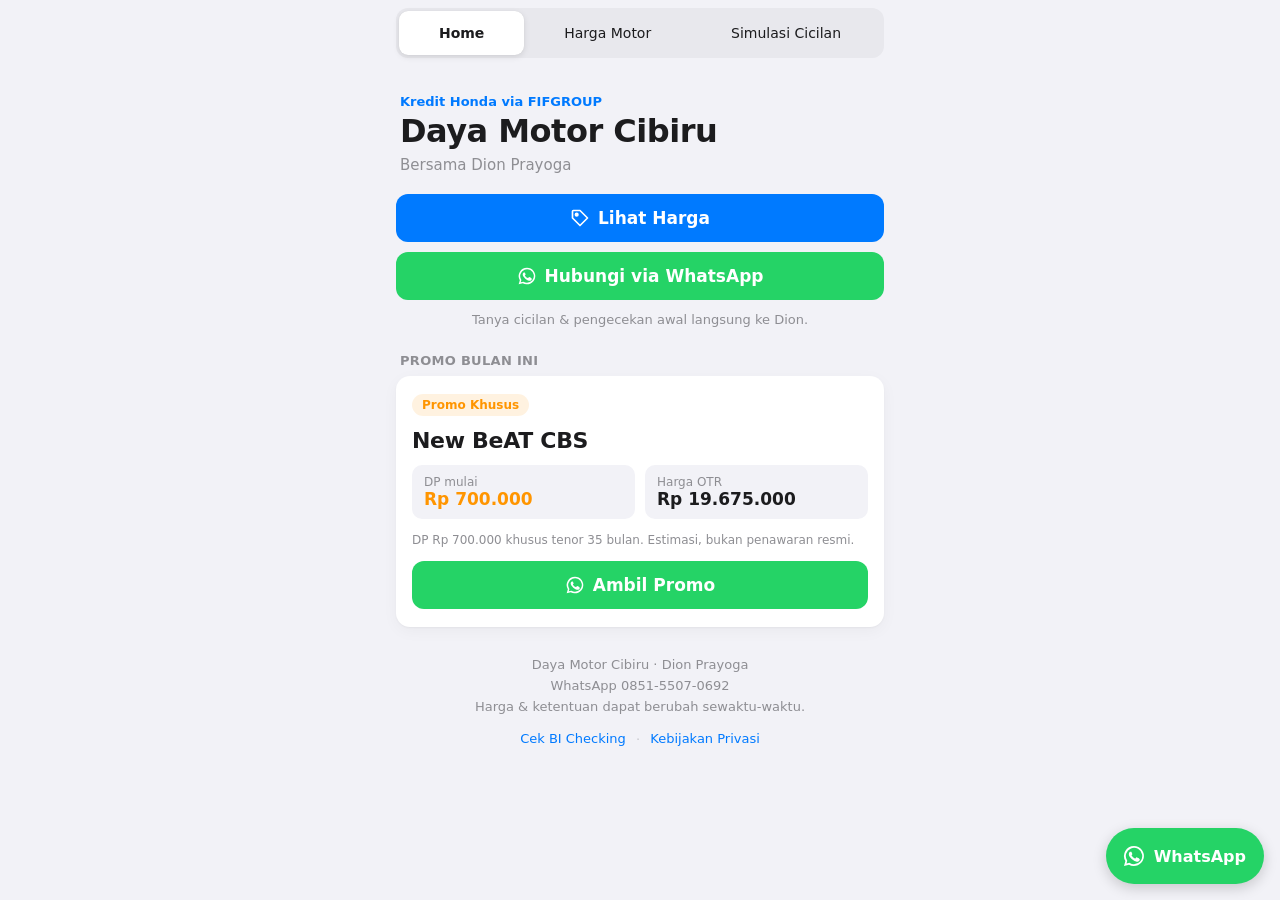
==== commit 4f88d786: "Revamp "Daya Motor Cibiru" website to resemble an iOS app with focus on contact, quick loan simulati" ====
--- a/index.html
+++ b/index.html
@@ -6,7 +6,7 @@
 <meta name="theme-color" content="#f2f2f7">
 <title>Daya Motor Cibiru — Simulasi Cicilan &amp; Harga Motor</title>
 <meta name="description" content="Cek harga dan simulasi cicilan motor Honda di Daya Motor Cibiru, lalu hubungi Dion Prayoga via WhatsApp.">
-<link rel="canonical" href="https://simulasibandung.netlify.app/">
+<link rel="canonical" href="https://stupendous-kheer-a92a01.netlify.app/">
 <link rel="icon" href="/favicon.svg" type="image/svg+xml">
 <link rel="icon" href="/favicon.ico" sizes="32x32">
 <link rel="apple-touch-icon" href="/apple-touch-icon.png">
@@ -14,18 +14,15 @@
 <meta property="og:site_name" content="Daya Motor Cibiru">
 <meta property="og:title" content="Daya Motor Cibiru — Simulasi Cicilan &amp; Harga Motor">
 <meta property="og:description" content="Cek harga dan simulasi cicilan motor Honda di Daya Motor Cibiru, lalu hubungi Dion Prayoga via WhatsApp.">
-<meta property="og:url" content="https://simulasibandung.netlify.app/">
-<meta property="og:image" content="https://simulasibandung.netlify.app/og-image.png">
+<meta property="og:url" content="https://stupendous-kheer-a92a01.netlify.app/">
+<meta property="og:image" content="https://stupendous-kheer-a92a01.netlify.app/og-image.png">
 <meta property="og:image:width" content="1200">
 <meta property="og:image:height" content="630">
 <meta property="og:locale" content="id_ID">
 <meta name="twitter:card" content="summary_large_image">
 <meta name="twitter:title" content="Daya Motor Cibiru — Simulasi Cicilan &amp; Harga Motor">
 <meta name="twitter:description" content="Cek harga dan simulasi cicilan motor Honda di Daya Motor Cibiru, lalu hubungi Dion Prayoga via WhatsApp.">
-<meta name="twitter:image" content="https://simulasibandung.netlify.app/og-image.png">
-<link rel="preconnect" href="https://fonts.googleapis.com">
-<link rel="preconnect" href="https://fonts.gstatic.com" crossorigin>
-<link href="https://fonts.googleapis.com/css2?family=Inter:wght@400;500;600;700&display=swap" rel="stylesheet">
+<meta name="twitter:image" content="https://stupendous-kheer-a92a01.netlify.app/og-image.png">
 <link rel="stylesheet" href="/style.css">
 </head>
 <body>
@@ -42,10 +39,8 @@
 
 <svg width="0" height="0" style="position:absolute" aria-hidden="true">
   <symbol id="i-wa" viewBox="0 0 24 24"><path fill="currentColor" d="M12 2a10 10 0 0 0-8.6 15.1L2 22l5-1.3A10 10 0 1 0 12 2zm0 18.2a8.2 8.2 0 0 1-4.2-1.2l-.3-.2-3 .8.8-2.9-.2-.3A8.2 8.2 0 1 1 12 20.2zm4.5-6.1c-.2-.1-1.5-.7-1.7-.8-.2-.1-.4-.1-.6.1l-.8 1c-.1.2-.3.2-.5.1a6.7 6.7 0 0 1-3.3-2.9c-.2-.4.2-.4.7-1.3.1-.2 0-.3 0-.4l-.8-1.8c-.2-.5-.4-.4-.6-.4h-.5a1 1 0 0 0-.7.3 3 3 0 0 0-.9 2.2 5.2 5.2 0 0 0 1.1 2.8 11.9 11.9 0 0 0 4.6 4c1.7.7 2.3.8 3.2.7a2.7 2.7 0 0 0 1.8-1.3 2.2 2.2 0 0 0 .2-1.3c-.1-.1-.3-.2-.5-.3z"/></symbol>
-  <symbol id="i-calc" viewBox="0 0 24 24"><g fill="none" stroke="currentColor" stroke-width="2" stroke-linecap="round"><rect x="5" y="3" width="14" height="18" rx="2.5"/><path d="M8.5 7.5h7M9 12h.01M12 12h.01M15 12h.01M9 16h.01M12 16h.01M15 16h.01"/></g></symbol>
   <symbol id="i-tag" viewBox="0 0 24 24"><g fill="none" stroke="currentColor" stroke-width="2" stroke-linejoin="round"><path d="M3 12V4a1 1 0 0 1 1-1h8l9 9-9 9z"/><circle cx="8" cy="8" r="1.5" fill="currentColor"/></g></symbol>
   <symbol id="i-id" viewBox="0 0 24 24"><g fill="none" stroke="currentColor" stroke-width="2" stroke-linecap="round" stroke-linejoin="round"><rect x="3" y="5" width="18" height="14" rx="2.5"/><circle cx="9" cy="11" r="2"/><path d="M6 16c.6-1.4 1.7-2 3-2s2.4.6 3 2M14.5 10h3.5M14.5 13.5h3.5"/></g></symbol>
-  <symbol id="i-chev" viewBox="0 0 8 14"><path d="M1 1l6 6-6 6" fill="none" stroke="currentColor" stroke-width="2" stroke-linecap="round" stroke-linejoin="round"/></symbol>
   <symbol id="i-back" viewBox="0 0 12 20"><path d="M10 2L2 10l8 8" fill="none" stroke="currentColor" stroke-width="2.5" stroke-linecap="round" stroke-linejoin="round"/></symbol>
 </svg>
 
@@ -59,18 +54,10 @@
   </header>
 
   <div class="hero-cta">
-    <a class="btn btn-blue" href="/harga"><svg aria-hidden="true"><use href="#i-tag"/></svg>Lihat Harga Motor</a>
+    <a class="btn btn-blue" href="/harga"><svg aria-hidden="true"><use href="#i-tag"/></svg>Lihat Harga</a>
     <a class="btn btn-wa" data-wa href="https://wa.me/6285155070692" target="_blank" rel="noopener"><svg aria-hidden="true"><use href="#i-wa"/></svg>Hubungi via WhatsApp</a>
   </div>
-  <p class="cta-note">Hubungi Dion via WhatsApp untuk info cicilan dan pengecekan awal.</p>
-
-  <div class="menu" style="margin-top:20px">
-    <a class="menu-item" href="/simulasi">
-      <span class="icon blue"><svg aria-hidden="true"><use href="#i-calc"/></svg></span>
-      <span class="txt"><strong>Simulasi Cicilan</strong><small>Pilih motor, DP &amp; tenor</small></span>
-      <svg class="chev" aria-hidden="true"><use href="#i-chev"/></svg>
-    </a>
-  </div>
+  <p class="cta-note">Tanya cicilan &amp; pengecekan awal langsung ke Dion.</p>
 
   <h2 class="section-label">Promo Bulan Ini</h2>
   <div class="promo-card">
@@ -80,6 +67,7 @@
       <div class="hl"><small>DP mulai</small><strong>Rp 700.000</strong></div>
       <div><small>Harga OTR</small><strong id="promoOtr">—</strong></div>
     </div>
+    <p class="hnote">DP Rp 700.000 khusus tenor 35 bulan. Estimasi, bukan penawaran resmi.</p>
     <a id="promoLink" class="btn btn-wa" href="https://wa.me/6285155070692" target="_blank" rel="noopener">
       <svg aria-hidden="true"><use href="#i-wa"/></svg>Ambil Promo
     </a>
@@ -90,14 +78,13 @@
 <main id="kalkulator" class="wrap" hidden>
   <div class="nav">
     <a class="back" href="/" aria-label="Kembali ke Home"><svg aria-hidden="true"><use href="#i-back"/></svg>Kembali</a>
-    <a class="wa-pill" data-wa href="https://wa.me/6285155070692" target="_blank" rel="noopener" aria-label="Chat WhatsApp Dion (buka di tab baru)"><svg aria-hidden="true"><use href="#i-wa"/></svg>WhatsApp</a>
   </div>
   <h1 class="page-title">Simulasi Cicilan</h1>
   <p class="page-sub">Pilih motor, atur DP, lalu pilih tenor.</p>
 
   <h2 class="section-label">1 · Pilih motor</h2>
   <section class="step">
-    <div class="seg" id="tabs" role="tablist"></div>
+    <div class="seg" id="tabs" role="group" aria-label="Kategori motor"></div>
     <select id="model" aria-label="Model motor"></select>
     <div class="otr" id="otrBox"><span>Harga OTR</span><strong id="otrValue"></strong></div>
   </section>
@@ -134,13 +121,12 @@
         <li><span>Uang muka (DP)</span><strong id="rDp"></strong></li>
         <li><span>Tenor</span><strong id="rTenor"></strong></li>
       </ul>
-      <p class="disclaimer">Hasil simulasi bersifat estimasi dan bukan penawaran resmi. Angka final ditentukan oleh leasing.</p>
+      <p class="disclaimer">Estimasi, bukan penawaran resmi. Angka final ditentukan leasing.</p>
       <div class="aksi">
         <a id="waLink" class="btn btn-wa" href="https://wa.me/6285155070692" target="_blank" rel="noopener"><svg aria-hidden="true"><use href="#i-wa"/></svg>Ajukan via WhatsApp</a>
-        <a class="btn btn-plain" href="/bi-checking"><svg aria-hidden="true"><use href="#i-id"/></svg>Cek BI Checking via WhatsApp</a>
+        <a class="btn btn-plain" href="#bi-checking"><svg aria-hidden="true"><use href="#i-id"/></svg>Cek BI Checking</a>
         <button type="button" class="btn btn-plain" id="btnUlang">Hitung Ulang</button>
       </div>
-      <p class="cta-note">Hubungi Dion via WhatsApp untuk info cicilan dan pengecekan awal.</p>
     </div>
   </section>
 
@@ -154,8 +140,7 @@
 <!-- Cek BI Checking (diakses dari hasil simulasi & footer) -->
 <main id="bichecking" class="wrap" hidden>
   <div class="nav">
-    <a class="back" href="/simulasi" aria-label="Kembali ke Simulasi Cicilan"><svg aria-hidden="true"><use href="#i-back"/></svg>Kembali</a>
-    <a class="wa-pill" data-wa href="https://wa.me/6285155070692" target="_blank" rel="noopener" aria-label="Chat WhatsApp Dion (buka di tab baru)"><svg aria-hidden="true"><use href="#i-wa"/></svg>WhatsApp</a>
+    <a class="back" id="biKembali" href="/simulasi#hasil" aria-label="Kembali ke Simulasi Cicilan"><svg aria-hidden="true"><use href="#i-back"/></svg>Kembali</a>
   </div>
   <h1 class="page-title">Cek BI Checking</h1>
   <p class="page-sub">Isi data sesuai KTP &amp; KK, lalu kirim langsung ke WhatsApp Dion untuk dicek riwayat kreditnya (SLIK OJK).</p>
@@ -226,7 +211,6 @@
         <button type="button" class="btn btn-plain" id="btnResetBi">Kosongkan Form</button>
       </div>
       <p class="langkah-wa" id="biInfo" hidden></p>
-      <p class="cta-note">Hubungi Dion via WhatsApp untuk info cicilan dan pengecekan awal.</p>
     </section>
   </form>
 
@@ -239,37 +223,38 @@
 
 <footer class="footer">
   Daya Motor Cibiru · Dion Prayoga<br>
-  WhatsApp: <a data-wa href="https://wa.me/6285155070692" target="_blank" rel="noopener">0851-5507-0692</a><br>
+  WhatsApp 0851-5507-0692<br>
   Harga &amp; ketentuan dapat berubah sewaktu-waktu.<br>
-  <a href="/bi-checking">Cek BI Checking / SLIK OJK</a> <span class="sep" aria-hidden="true">·</span> <a href="/privacy">Kebijakan Privasi</a>
+  <a href="/simulasi#bi-checking">Cek BI Checking</a> <span class="sep" aria-hidden="true">·</span> <a href="/privacy">Kebijakan Privasi</a>
 </footer>
 
 <a class="wa-float" data-wa href="https://wa.me/6285155070692" target="_blank" rel="noopener" aria-label="Chat WhatsApp Dion (buka di tab baru)"><svg aria-hidden="true"><use href="#i-wa"/></svg>WhatsApp</a>
 
 <script src="/common.js"></script>
 <script>
-// Satu file melayani 3 tampilan lewat URL bersih (rewrite di _redirects): / , /simulasi , /bi-checking
+// Satu file melayani 3 tampilan: / (Home), /simulasi (Simulasi), /simulasi#bi-checking (BI Checking).
+// Perpindahan Simulasi ⇄ BI Checking memakai link hash biasa, jadi gestur/tombol back browser bekerja otomatis.
 const HALAMAN = {
   home: { path: '/', title: 'Daya Motor Cibiru — Simulasi Cicilan & Harga Motor',
     desc: 'Cek harga dan simulasi cicilan motor Honda di Daya Motor Cibiru, lalu hubungi Dion Prayoga via WhatsApp.' },
   kalkulator: { path: '/simulasi', title: 'Simulasi Cicilan Motor — Daya Motor Cibiru',
     desc: 'Simulasi cicilan motor Honda berdasarkan DP dan tenor dari tabel FIFGROUP Bandung Raya. Hasil berupa estimasi.' },
-  bichecking: { path: '/bi-checking', title: 'Cek BI Checking — Daya Motor Cibiru',
+  bichecking: { path: '/simulasi', title: 'Cek BI Checking — Daya Motor Cibiru',
     desc: 'Kirim data KTP/KK via WhatsApp ke Dion Prayoga untuk pengecekan awal BI Checking (SLIK OJK).' }
 };
-const SITUS = 'https://simulasibandung.netlify.app';
+const SITUS = 'https://stupendous-kheer-a92a01.netlify.app';
 
 function halamanDariPath() {
   const p = location.pathname.replace(/\/+$/, '').replace(/\.html$/, '') || '/';
-  if (p === '/simulasi' || p === '/kredit') return 'kalkulator';
-  if (p === '/bi-checking') return 'bichecking';
-  return 'home';
-}
-
-// Tautan lama berbasis hash (#kalkulator, #bichecking, #harga) tetap berfungsi
+  if (p !== '/simulasi' && p !== '/kredit') return 'home';
+  return location.hash === '#bi-checking' ? 'bichecking' : 'kalkulator';
+}
+
+// Tautan lama tetap berfungsi: hash (#kalkulator, #bichecking, #harga) dan redirect /bi-checking → /simulasi?cek=bi-checking
 function alihkanHashLama() {
   const h = location.hash.slice(1);
-  if (h === 'kalkulator' || h === 'bichecking') history.replaceState(null, '', HALAMAN[h].path);
+  if (new URLSearchParams(location.search).get('cek') === 'bi-checking' || h === 'bichecking') history.replaceState(null, '', '/simulasi#bi-checking');
+  else if (h === 'kalkulator') history.replaceState(null, '', '/simulasi');
   else if (h === 'harga') { history.replaceState(null, '', '/'); location.assign('/harga'); }
 }
 
@@ -288,12 +273,13 @@
 function tampilkanHalaman(nama) {
   Object.keys(HALAMAN).forEach(function(id) { $(id).hidden = id !== nama; });
   document.querySelectorAll('[data-nav]').forEach(function(a) {
-    if (a.dataset.nav === nama) a.setAttribute('aria-current', 'page'); else a.removeAttribute('aria-current');
+    const aktif = a.dataset.nav === nama || (nama === 'bichecking' && a.dataset.nav === 'kalkulator');
+    if (aktif) a.setAttribute('aria-current', 'page'); else a.removeAttribute('aria-current');
   });
   setMeta(nama);
 }
 
-// data.js (~1 MB) hanya dimuat bila diperlukan: wajib di Simulasi, tidak menghambat tampilan Home, tidak dipakai BI Checking
+// data.js (~1 MB) hanya dimuat bila diperlukan: wajib di Simulasi, tidak menghambat tampilan Home
 function muatData(cb) {
   if (window.DATA_MOTOR) return cb();
   const s = document.createElement('script');
@@ -308,7 +294,7 @@
   if (m) $('promoOtr').textContent = formatRupiah(m.harga);
   const pesan = "Halo Dion Prayoga, saya mau ambil promo khusus di Daya Motor Cibiru:\n" +
     "Model: " + nama + "\n" +
-    "DP Promo: Rp 700.000\n" +
+    "DP Promo: Rp 700.000 (tenor 35 bulan)\n" +
     "Mohon info cicilan dan syaratnya.";
   $('promoLink').href = waUrl(pesan);
 }
@@ -322,9 +308,7 @@
   KATEGORI.forEach(function(kat) {
     const b = document.createElement('button');
     b.type = 'button';
-    b.className = kat === state.kategori ? 'active' : '';
-    b.setAttribute('role', 'tab');
-    b.setAttribute('aria-selected', kat === state.kategori);
+    b.setAttribute('aria-pressed', kat === state.kategori);
     b.textContent = kat;
     b.addEventListener('click', function() {
       if (state.kategori === kat) return;
@@ -635,15 +619,42 @@
   });
 }
 
+// Simulasi ⇄ BI Checking: hashchange dipicu link biasa maupun tombol/gestur back
+let dariSimulasi = false;
+
+function gantiTampilanSimulasi() {
+  const nama = halamanDariPath();
+  if (nama === 'home') return;
+  tampilkanHalaman(nama);
+  if (nama === 'bichecking') {
+    window.scrollTo(0, 0);
+  } else {
+    dariSimulasi = false;
+    if (state.tenor) $('hasil').scrollIntoView({ block: 'start' });
+    else window.scrollTo(0, 0);
+  }
+}
+
 function init() {
   alihkanHashLama();
   const nama = halamanDariPath();
   tampilkanHalaman(nama);
   initKontak();
-  if (nama === 'kalkulator') muatData(initKalkulator);
-  else if (nama === 'bichecking') initBi();
-  else if (document.readyState === 'complete') muatData(initPromo);
-  else window.addEventListener('load', function() { muatData(initPromo); });
+  if (nama === 'home') {
+    if (document.readyState === 'complete') muatData(initPromo);
+    else window.addEventListener('load', function() { muatData(initPromo); });
+    return;
+  }
+  muatData(initKalkulator);
+  initBi();
+  window.addEventListener('hashchange', gantiTampilanSimulasi);
+  document.querySelectorAll('a[href$="#bi-checking"]').forEach(function(a) {
+    a.addEventListener('click', function() { dariSimulasi = true; });
+  });
+  // Kembali = history.back() bila datang dari hasil Simulasi, selain itu link biasa ke /simulasi#hasil
+  $('biKembali').addEventListener('click', function(e) {
+    if (dariSimulasi) { e.preventDefault(); history.back(); }
+  });
 }
 
 init();
--- a/style.css
+++ b/style.css
@@ -11,16 +11,17 @@
   --wa: #25d366;
   --orange: #ff9500;
   --radius: 14px;
+  --ease: 180ms ease;
   --shadow: 0 1px 2px rgba(0,0,0,0.04), 0 4px 16px rgba(0,0,0,0.04);
 }
 * { box-sizing: border-box; -webkit-tap-highlight-color: transparent; }
 html { background: var(--bg); }
 body {
   margin: 0 auto; max-width: 520px; min-height: 100vh;
-  font-family: -apple-system, BlinkMacSystemFont, 'SF Pro Text', 'Inter', 'Segoe UI', Roboto, Arial, sans-serif;
+  font-family: -apple-system, BlinkMacSystemFont, 'SF Pro Text', system-ui, 'Segoe UI', Roboto, Arial, sans-serif;
   background: var(--bg); color: var(--text);
   -webkit-font-smoothing: antialiased;
-  padding: env(safe-area-inset-top) 0 calc(96px + env(safe-area-inset-bottom));
+  padding: env(safe-area-inset-top) 0 calc(88px + env(safe-area-inset-bottom));
 }
 .wrap { padding: 0 16px; }
 [hidden] { display: none !important; }
@@ -33,30 +34,6 @@
 .top p { margin: 6px 0 0; color: var(--muted); font-size: 15px; }
 
 .section-label { font-size: 13px; color: var(--muted); text-transform: uppercase; letter-spacing: 0.3px; margin: 24px 4px 8px; }
-
-/* Menu dashboard */
-.menu { background: var(--card); border-radius: var(--radius); box-shadow: var(--shadow); overflow: hidden; }
-.menu-item {
-  display: flex; align-items: center; gap: 14px; width: 100%;
-  padding: 14px 16px; border: none; background: transparent; color: var(--text);
-  text-decoration: none; text-align: left; cursor: pointer; position: relative;
-}
-.menu-item + .menu-item::before {
-  content: ""; position: absolute; top: 0; right: 0; left: 70px; border-top: 0.5px solid var(--line);
-}
-.menu-item:active { background: #e5e5ea; }
-.icon {
-  width: 40px; height: 40px; border-radius: 10px; flex-shrink: 0;
-  display: grid; place-items: center; color: #fff;
-}
-.icon svg { width: 22px; height: 22px; }
-.icon.wa { background: var(--wa); }
-.icon.blue { background: var(--blue); }
-.icon.orange { background: var(--orange); }
-.menu-item .txt { flex: 1; min-width: 0; }
-.menu-item .txt strong { display: block; font-size: 17px; font-weight: 600; }
-.menu-item .txt small { display: block; font-size: 14px; color: var(--muted); margin-top: 1px; }
-.chev { width: 8px; height: 14px; flex-shrink: 0; color: #c7c7cc; }
 
 /* Kartu promo */
 .promo-card {
@@ -74,7 +51,7 @@
 .btn {
   display: flex; align-items: center; justify-content: center; gap: 8px; width: 100%;
   border: none; border-radius: 12px; padding: 14px 16px; font-size: 17px; font-weight: 600;
-  text-decoration: none; cursor: pointer; transition: opacity 0.15s, transform 0.15s;
+  min-height: 48px; text-decoration: none; cursor: pointer; transition: opacity var(--ease), transform var(--ease);
 }
 .btn:active { opacity: 0.7; transform: scale(0.98); }
 .btn svg { width: 20px; height: 20px; fill: currentColor; }
@@ -85,22 +62,25 @@
 .nav { display: flex; align-items: center; padding: 14px 0 6px; }
 .back {
   display: flex; align-items: center; gap: 4px; border: none; background: none;
-  color: var(--blue); font-size: 17px; padding: 6px 4px 6px 0; cursor: pointer;
+  min-height: 44px; color: var(--blue); font-size: 17px; padding: 0 12px 0 0; cursor: pointer;
 }
 .back svg { width: 12px; height: 20px; }
 .page-title { font-size: 28px; font-weight: 700; letter-spacing: -0.4px; margin: 4px 4px 4px; }
 .page-sub { color: var(--muted); font-size: 15px; margin: 0 4px 8px; }
 
 /* Langkah */
-.step { background: var(--card); border-radius: var(--radius); box-shadow: var(--shadow); padding: 16px; margin-top: 8px; transition: opacity 0.2s; }
+.step { background: var(--card); border-radius: var(--radius); box-shadow: var(--shadow); padding: 16px; margin-top: 8px; transition: opacity var(--ease); }
 .step.disabled { opacity: 0.45; pointer-events: none; }
 
-.seg { display: grid; grid-template-columns: repeat(3, 1fr); background: #e8e8ed; padding: 2px; border-radius: 9px; margin-bottom: 12px; }
-.seg button { border: none; background: transparent; color: var(--text); font-size: 14px; font-weight: 500; padding: 7px 0; border-radius: 7px; cursor: pointer; }
-.seg button.active { background: #fff; font-weight: 600; box-shadow: 0 2px 6px rgba(0,0,0,0.1), 0 0 1px rgba(0,0,0,0.1); }
+.seg { display: grid; grid-template-columns: repeat(3, 1fr); background: #e8e8ed; padding: 3px; border-radius: 12px; margin-bottom: 12px; }
+.seg button {
+  min-height: 44px; border: none; background: transparent; color: var(--text); font-size: 15px; font-weight: 500;
+  border-radius: 9px; cursor: pointer; transition: background-color var(--ease), box-shadow var(--ease);
+}
+.seg button[aria-pressed="true"] { background: #fff; font-weight: 600; box-shadow: 0 2px 6px rgba(0,0,0,0.1), 0 0 1px rgba(0,0,0,0.1); }
 
 select {
-  width: 100%; padding: 13px 40px 13px 14px; font: inherit; font-size: 16px; font-weight: 500;
+  width: 100%; min-height: 48px; padding: 13px 40px 13px 14px; font: inherit; font-size: 16px; font-weight: 500;
   color: var(--text); background: var(--fill); border: none; border-radius: 10px;
   appearance: none; -webkit-appearance: none;
   background-image: url("data:image/svg+xml,%3Csvg xmlns='http://www.w3.org/2000/svg' width='12' height='8' viewBox='0 0 12 8'%3E%3Cpath d='M1 1l5 5 5-5' stroke='%23007aff' stroke-width='2' fill='none' stroke-linecap='round'/%3E%3C/svg%3E");
@@ -130,6 +110,7 @@
 .tenor {
   text-align: left; color: var(--text); cursor: pointer;
   background: var(--fill); border: 2px solid transparent; border-radius: 12px; padding: 11px 12px;
+  transition: border-color var(--ease), background-color var(--ease);
 }
 .tenor small { display: block; color: var(--muted); font-size: 13px; font-weight: 500; }
 .tenor strong { display: block; font-size: 17px; font-weight: 600; margin-top: 2px; }
@@ -155,7 +136,6 @@
 .btn-plain { background: var(--fill); color: var(--blue); }
 
 /* Form BI checking */
-.icon.indigo { background: #5856d6; }
 .field { display: block; }
 .field + .field { margin-top: 14px; }
 .field > span { display: block; font-size: 14px; font-weight: 600; margin: 0 0 6px 2px; }
@@ -180,16 +160,11 @@
 .file img { width: 100%; height: 64px; object-fit: cover; border-radius: 8px; }
 .file input { position: absolute; width: 1px; height: 1px; opacity: 0; }
 .privasi { font-size: 13px; color: var(--muted); line-height: 1.5; margin: 0 0 14px; }
-.privasi a { color: var(--blue); font-weight: 500; }
+.privasi a { color: var(--blue); font-weight: 500; padding: 12px 0; }
 .langkah-wa { margin: 12px 0 0; padding: 12px; border-radius: 10px; background: rgba(52,199,89,0.1); font-size: 14px; line-height: 1.5; }
 
 /* Kontak WhatsApp di setiap halaman */
 .nav { justify-content: space-between; gap: 8px; }
-.wa-pill {
-  display: inline-flex; align-items: center; gap: 6px; padding: 7px 12px; border-radius: 999px;
-  background: var(--wa); color: #fff; font-size: 15px; font-weight: 600; text-decoration: none; white-space: nowrap;
-}
-.wa-pill svg { width: 18px; height: 18px; }
 .cta-note { font-size: 13px; color: var(--muted); text-align: center; line-height: 1.5; margin: 10px 4px 0; }
 .disclaimer { font-size: 12px; color: var(--muted); text-align: center; line-height: 1.5; margin: 0 0 14px; }
 .memuat { display: flex; align-items: center; justify-content: center; gap: 10px; color: var(--muted); font-size: 15px; margin: 0; padding: 8px 0; }
@@ -198,24 +173,22 @@
   border: 2px solid var(--blue-soft); border-top-color: var(--blue); animation: putar 0.7s linear infinite;
 }
 @keyframes putar { to { transform: rotate(360deg); } }
-@media (prefers-reduced-motion: reduce) { .memuat::before { animation: none; } }
+@media (prefers-reduced-motion: reduce) { .memuat::before { animation: none; } * { transition: none !important; } }
 
 /* Persetujuan BI checking */
-.setuju { display: flex; gap: 10px; align-items: flex-start; font-size: 14px; line-height: 1.5; margin: 0 0 6px; cursor: pointer; }
-.setuju input { width: 20px; height: 20px; margin: 1px 0 0; flex-shrink: 0; accent-color: var(--blue); }
+.setuju { display: flex; gap: 12px; align-items: flex-start; min-height: 44px; font-size: 14px; line-height: 1.5; margin: 0 0 6px; cursor: pointer; }
+.setuju input { width: 24px; height: 24px; margin: 0; flex-shrink: 0; accent-color: var(--blue); }
 .setuju-hint { font-size: 12px; color: var(--orange); margin: 0 0 12px 30px; }
 .btn:disabled { opacity: 0.45; cursor: not-allowed; transform: none; }
 
 /* Footer */
 .footer { text-align: center; color: var(--muted); font-size: 13px; line-height: 1.6; margin: 28px 0 0; padding: 0 16px; }
-.footer a { color: var(--blue); text-decoration: none; font-weight: 500; }
+.footer a { display: inline-flex; align-items: center; min-height: 44px; padding: 0 6px; color: var(--blue); text-decoration: none; font-weight: 500; }
 
 /* Harga Motor */
-.icon.teal { background: #30b0c7; }
 .seg.dua { grid-template-columns: repeat(2, 1fr); }
-.seg button[aria-pressed="true"] { background: #fff; font-weight: 600; box-shadow: 0 2px 6px rgba(0,0,0,0.1), 0 0 1px rgba(0,0,0,0.1); }
 .hlist { display: flex; flex-direction: column; gap: 10px; margin-top: 8px; }
-.hcard { background: var(--card); border-radius: var(--radius); box-shadow: var(--shadow); padding: 14px 16px; display: flex; flex-direction: column; gap: 10px; }
+.hcard { background: var(--card); border-radius: var(--radius); box-shadow: var(--shadow); padding: 16px; display: flex; flex-direction: column; gap: 10px; }
 .hcard h3 { margin: 0; font-size: 17px; font-weight: 600; overflow-wrap: anywhere; }
 .hcard .badge { margin-top: -4px; }
 .hharga small { display: block; color: var(--muted); font-size: 13px; }
@@ -226,14 +199,15 @@
 .hharga .rincian li { padding: 8px 0; }
 .hharga .disclaimer { margin: 8px 0 0; text-align: left; }
 .chips { display: flex; flex-wrap: wrap; gap: 6px; }
-.chips button { flex: 1 0 52px; border: 2px solid transparent; background: var(--fill); color: var(--text); border-radius: 9px; padding: 7px 4px; font-size: 14px; font-weight: 500; cursor: pointer; }
+.chips button { flex: 1 0 52px; min-height: 44px; border: 2px solid transparent; background: var(--fill); color: var(--text); border-radius: 10px; padding: 0 4px; font-size: 14px; font-weight: 500; cursor: pointer; transition: border-color var(--ease), background-color var(--ease); }
 .chips button[aria-pressed="true"] { border-color: var(--blue); background: var(--blue-soft); color: var(--blue); font-weight: 600; }
-.voucher { width: 100%; border: 1.5px dashed var(--orange); background: rgba(255,149,0,0.08); color: #c46a00; border-radius: 10px; padding: 10px 12px; font-size: 15px; font-weight: 600; cursor: pointer; }
+.voucher { width: 100%; min-height: 48px; border: 1.5px dashed var(--orange); background: rgba(255,149,0,0.08); color: #c46a00; border-radius: 12px; padding: 10px 12px; font-size: 15px; font-weight: 600; cursor: pointer; transition: background-color var(--ease), border-color var(--ease), color var(--ease); }
+.voucher[aria-pressed="true"]::before { content: "✓ "; }
 .voucher[aria-pressed="true"] { border-style: solid; border-color: var(--green); background: rgba(52,199,89,0.12); color: #248a3d; }
 .voucher:disabled { border-color: #d1d1d6; background: var(--fill); color: var(--muted); cursor: not-allowed; }
 .hnote { font-size: 12px; color: var(--muted); line-height: 1.5; margin: 0; }
 .hcard .btn { padding: 12px 14px; font-size: 16px; }
-.hlink { border: none; background: none; color: var(--blue); font-size: 14px; font-weight: 500; padding: 2px 0; cursor: pointer; align-self: center; }
+.hlink { display: inline-flex; align-items: center; min-height: 44px; color: var(--blue); font-size: 14px; font-weight: 500; padding: 0 8px; align-self: center; }
 
 /* Aksesibilitas */
 .skip {
@@ -255,27 +229,31 @@
   background: var(--bg); padding: calc(8px + env(safe-area-inset-top)) 16px 8px; margin-top: calc(-1 * env(safe-area-inset-top));
 }
 .topnav ul {
-  list-style: none; margin: 0; padding: 2px; display: grid; grid-template-columns: auto auto auto;
-  background: #e8e8ed; border-radius: 9px;
+  list-style: none; margin: 0; padding: 3px; display: grid; grid-template-columns: auto auto auto;
+  background: #e8e8ed; border-radius: 12px;
 }
 .topnav a {
-  display: block; text-align: center; white-space: nowrap; padding: 8px 10px; border-radius: 7px;
+  display: flex; align-items: center; justify-content: center; min-height: 44px; white-space: nowrap; padding: 0 10px; border-radius: 9px;
   color: var(--text); font-size: 14px; font-weight: 500; text-decoration: none; pointer-events: auto;
 }
 .topnav a[aria-current="page"] { background: #fff; font-weight: 600; box-shadow: 0 2px 6px rgba(0,0,0,0.1), 0 0 1px rgba(0,0,0,0.1); }
-@media (max-width: 359px) { .topnav a { padding: 8px 6px; font-size: 13px; } }
+@media (max-width: 359px) { .topnav a { padding: 0 6px; font-size: 13px; } }
 a.back { text-decoration: none; }
 
 /* Hero Home: 2 CTA utama */
 .hero-cta { display: flex; flex-direction: column; gap: 10px; }
+
+/* Watermark/logo dekoratif (bila ada): tidak menangkap tap & selalu di bawah tombol */
+.dekor, .watermark { pointer-events: none; position: absolute; z-index: 0; }
 
 /* Tombol WhatsApp mengapung */
 .wa-float {
   position: fixed; right: 16px; bottom: max(16px, env(safe-area-inset-bottom)); z-index: 50;
   display: inline-flex; align-items: center; gap: 8px; height: 56px; padding: 0 18px 0 16px; border-radius: 999px;
   background: var(--wa); color: #fff; font-size: 16px; font-weight: 600; text-decoration: none; pointer-events: auto;
-  box-shadow: 0 4px 14px rgba(0,0,0,0.18);
-}
+  box-shadow: 0 4px 14px rgba(0,0,0,0.18); transition: transform var(--ease);
+}
+.wa-float:active { transform: scale(0.96); }
 .wa-float svg { width: 24px; height: 24px; }
 /* Ruang bawah agar CTA terakhir & footer tidak tertutup tombol WA mengapung */
 .footer { padding-bottom: 16px; }
